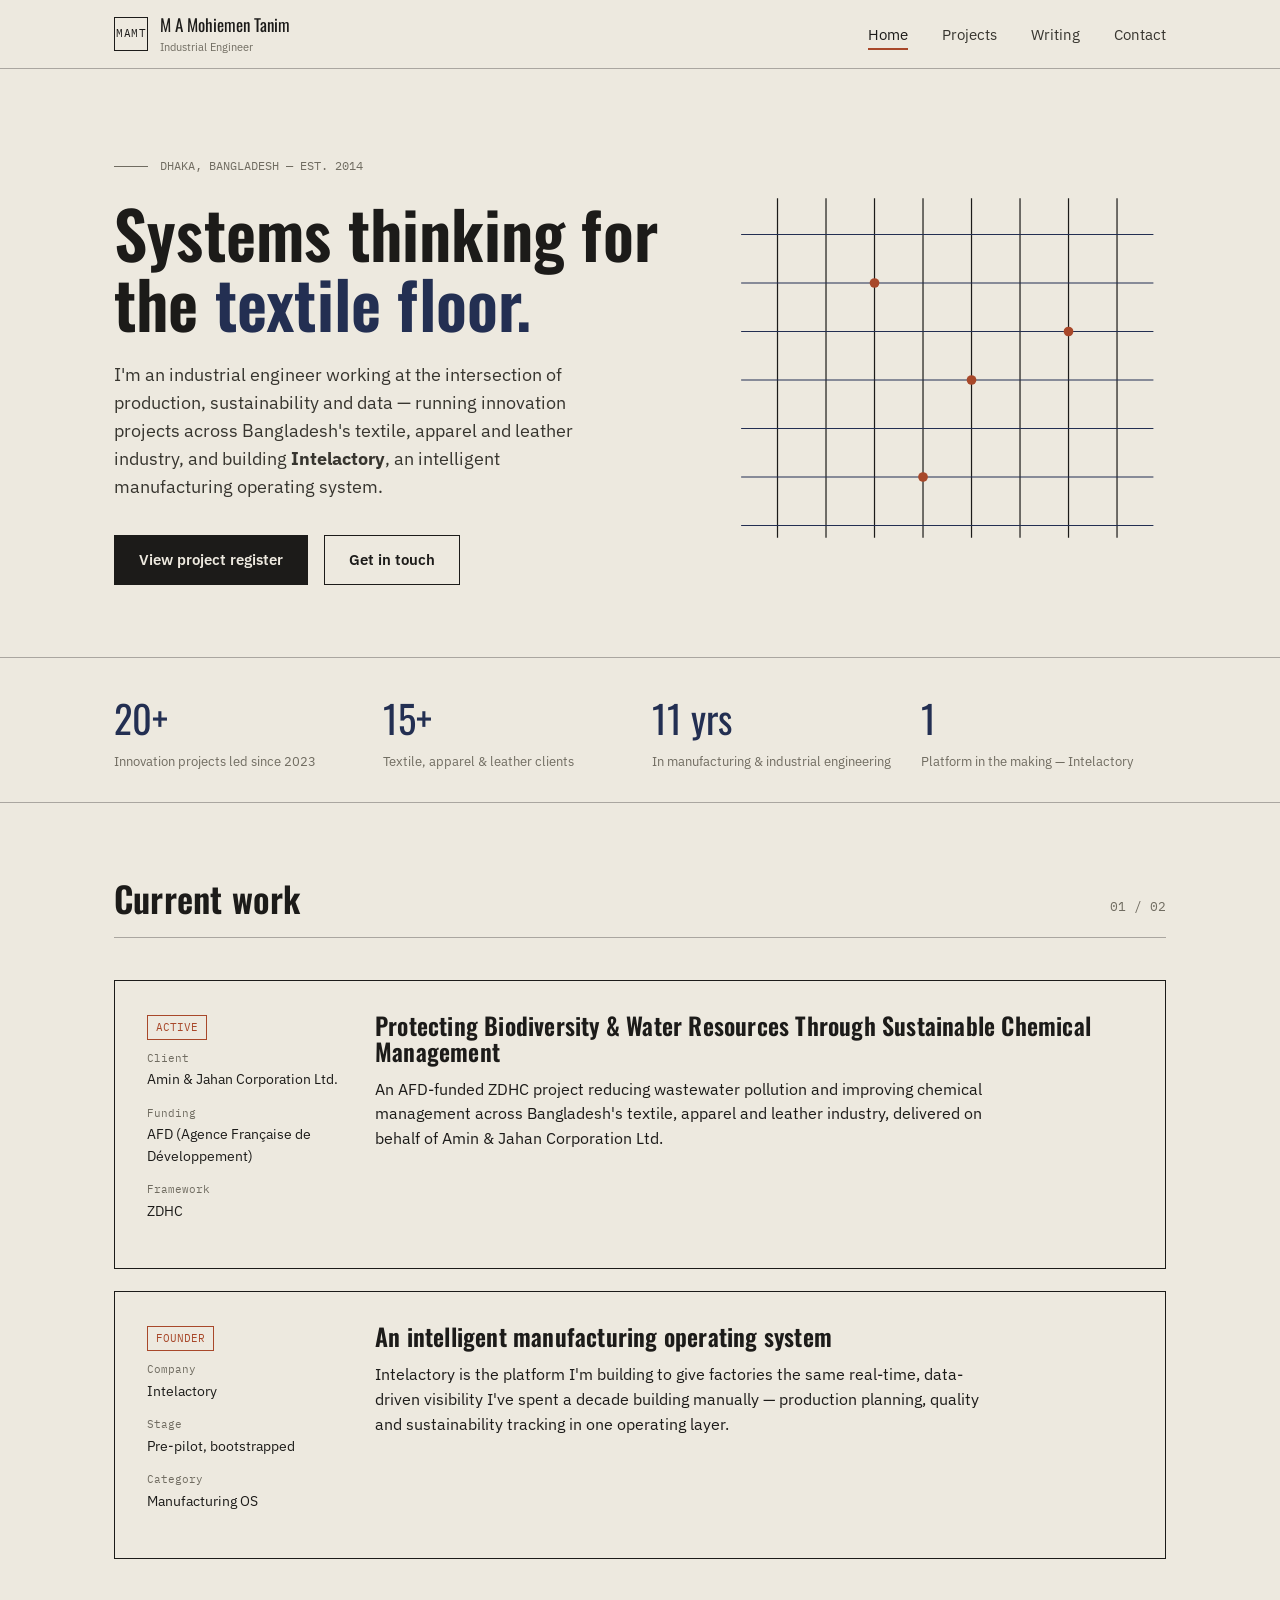
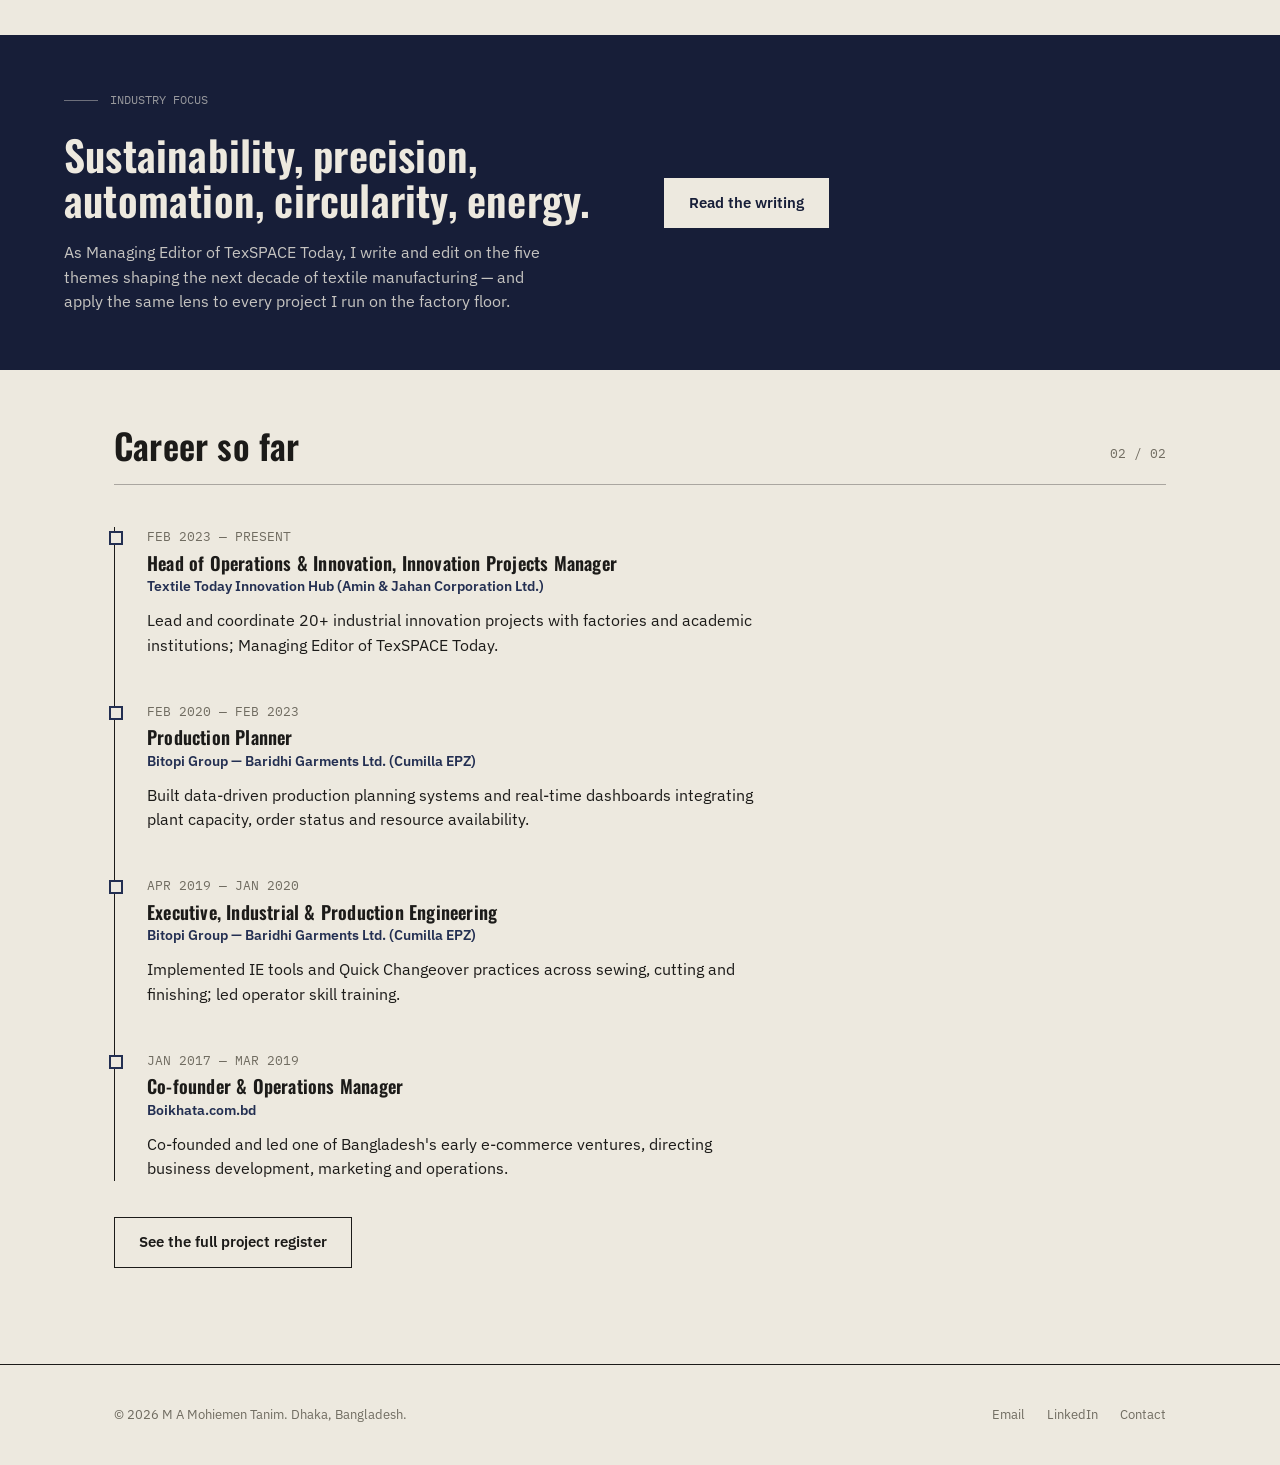
==== index.html @ ee41e8d6 "Add personal portfolio site (home, projects, writing, contact)" ====
<!DOCTYPE html>
<html lang="en">
<head>
<meta charset="UTF-8">
<meta name="viewport" content="width=device-width, initial-scale=1.0">
<title>M A Mohiemen Tanim — Industrial Engineer &amp; Innovation Consultant</title>
<meta name="description" content="Industrial engineer and sustainability consultant working across Bangladesh's textile, apparel and leather industry. Founder of Intelactory.">
<link rel="stylesheet" href="css/style.css">
</head>
<body>

<nav class="site-nav">
  <div class="wrap">
    <a href="index.html" class="mark">
      <span class="stamp">MAMT</span>
      <span>M A Mohiemen Tanim<small>Industrial Engineer</small></span>
    </a>
    <button class="nav-toggle" aria-label="Toggle menu" aria-expanded="false">
      <span></span><span></span><span></span>
    </button>
    <ul class="nav-links">
      <li><a href="index.html">Home</a></li>
      <li><a href="projects.html">Projects</a></li>
      <li><a href="blog.html">Writing</a></li>
      <li><a href="contact.html">Contact</a></li>
    </ul>
  </div>
</nav>

<header class="hero">
  <div class="wrap hero-grid">
    <div class="reveal">
      <div class="eyebrow-line"><span class="tick"></span> DHAKA, BANGLADESH — EST. 2014</div>
      <h1>Systems thinking for the <em>textile floor.</em></h1>
      <p class="hero-lede">I'm an industrial engineer working at the intersection of production, sustainability and data — running innovation projects across Bangladesh's textile, apparel and leather industry, and building <strong>Intelactory</strong>, an intelligent manufacturing operating system.</p>
      <div class="hero-actions">
        <a href="projects.html" class="btn primary">View project register</a>
        <a href="contact.html" class="btn">Get in touch</a>
      </div>
    </div>
    <div class="reveal" aria-hidden="true">
      <svg class="loom" viewBox="0 0 360 300" xmlns="http://www.w3.org/2000/svg">
        <!-- warp -->
        <line x1="40" y1="10" x2="40" y2="290"/><line x1="80" y1="10" x2="80" y2="290"/>
        <line x1="120" y1="10" x2="120" y2="290"/><line x1="160" y1="10" x2="160" y2="290"/>
        <line x1="200" y1="10" x2="200" y2="290"/><line x1="240" y1="10" x2="240" y2="290"/>
        <line x1="280" y1="10" x2="280" y2="290"/><line x1="320" y1="10" x2="320" y2="290"/>
        <!-- weft -->
        <line class="weft" x1="10" y1="40" x2="350" y2="40"/><line class="weft" x1="10" y1="80" x2="350" y2="80"/>
        <line class="weft" x1="10" y1="120" x2="350" y2="120"/><line class="weft" x1="10" y1="160" x2="350" y2="160"/>
        <line class="weft" x1="10" y1="200" x2="350" y2="200"/><line class="weft" x1="10" y1="240" x2="350" y2="240"/>
        <line class="weft" x1="10" y1="280" x2="350" y2="280"/>
        <!-- knots marking project nodes -->
        <circle class="knot" cx="120" cy="80" r="4"/>
        <circle class="knot" cx="200" cy="160" r="4"/>
        <circle class="knot" cx="280" cy="120" r="4"/>
        <circle class="knot" cx="160" cy="240" r="4"/>
      </svg>
    </div>
  </div>
</header>

<div class="stat-strip">
  <div class="wrap stat-row">
    <div><div class="stat-num">20+</div><div class="stat-label">Innovation projects led since 2023</div></div>
    <div><div class="stat-num">15+</div><div class="stat-label">Textile, apparel &amp; leather clients</div></div>
    <div><div class="stat-num">11 yrs</div><div class="stat-label">In manufacturing &amp; industrial engineering</div></div>
    <div><div class="stat-num">1</div><div class="stat-label">Platform in the making — Intelactory</div></div>
  </div>
</div>

<section>
  <div class="wrap">
    <div class="section-head">
      <h2>Current work</h2>
      <span class="section-num">01 / 02</span>
    </div>

    <div class="work-panel">
      <div>
        <div class="work-tag">ACTIVE</div>
        <div class="work-meta-label">Client</div>
        <div class="work-meta-val">Amin &amp; Jahan Corporation Ltd.</div>
        <div class="work-meta-label">Funding</div>
        <div class="work-meta-val">AFD (Agence Française de Développement)</div>
        <div class="work-meta-label">Framework</div>
        <div class="work-meta-val">ZDHC</div>
      </div>
      <div>
        <h3>Protecting Biodiversity &amp; Water Resources Through Sustainable Chemical Management</h3>
        <p>An AFD-funded ZDHC project reducing wastewater pollution and improving chemical management across Bangladesh's textile, apparel and leather industry, delivered on behalf of Amin &amp; Jahan Corporation Ltd.</p>
      </div>
    </div>

    <div class="work-panel">
      <div>
        <div class="work-tag">FOUNDER</div>
        <div class="work-meta-label">Company</div>
        <div class="work-meta-val">Intelactory</div>
        <div class="work-meta-label">Stage</div>
        <div class="work-meta-val">Pre-pilot, bootstrapped</div>
        <div class="work-meta-label">Category</div>
        <div class="work-meta-val">Manufacturing OS</div>
      </div>
      <div>
        <h3>An intelligent manufacturing operating system</h3>
        <p>Intelactory is the platform I'm building to give factories the same real-time, data-driven visibility I've spent a decade building manually — production planning, quality and sustainability tracking in one operating layer.</p>
      </div>
    </div>
  </div>
</section>

<div class="venture">
  <div class="wrap">
    <div class="venture-inner">
      <div>
        <div class="eyebrow-line" style="color:rgba(237,233,223,0.6)"><span class="tick" style="background:rgba(237,233,223,0.4)"></span> INDUSTRY FOCUS</div>
        <h2>Sustainability, precision, automation, circularity, energy.</h2>
        <p>As Managing Editor of TexSPACE Today, I write and edit on the five themes shaping the next decade of textile manufacturing — and apply the same lens to every project I run on the factory floor.</p>
      </div>
      <div>
        <a href="blog.html" class="btn primary">Read the writing</a>
      </div>
    </div>
  </div>
</div>

<section class="tight">
  <div class="wrap">
    <div class="section-head">
      <h2>Career so far</h2>
      <span class="section-num">02 / 02</span>
    </div>
    <div class="timeline">
      <div class="tl-item">
        <div class="tl-period">FEB 2023 — PRESENT</div>
        <h3>Head of Operations &amp; Innovation, Innovation Projects Manager</h3>
        <div class="tl-org">Textile Today Innovation Hub (Amin &amp; Jahan Corporation Ltd.)</div>
        <p>Lead and coordinate 20+ industrial innovation projects with factories and academic institutions; Managing Editor of TexSPACE Today.</p>
      </div>
      <div class="tl-item">
        <div class="tl-period">FEB 2020 — FEB 2023</div>
        <h3>Production Planner</h3>
        <div class="tl-org">Bitopi Group — Baridhi Garments Ltd. (Cumilla EPZ)</div>
        <p>Built data-driven production planning systems and real-time dashboards integrating plant capacity, order status and resource availability.</p>
      </div>
      <div class="tl-item">
        <div class="tl-period">APR 2019 — JAN 2020</div>
        <h3>Executive, Industrial &amp; Production Engineering</h3>
        <div class="tl-org">Bitopi Group — Baridhi Garments Ltd. (Cumilla EPZ)</div>
        <p>Implemented IE tools and Quick Changeover practices across sewing, cutting and finishing; led operator skill training.</p>
      </div>
      <div class="tl-item">
        <div class="tl-period">JAN 2017 — MAR 2019</div>
        <h3>Co-founder &amp; Operations Manager</h3>
        <div class="tl-org">Boikhata.com.bd</div>
        <p>Co-founded and led one of Bangladesh's early e-commerce ventures, directing business development, marketing and operations.</p>
      </div>
    </div>
    <div style="margin-top:36px;">
      <a href="projects.html" class="btn">See the full project register</a>
    </div>
  </div>
</section>

<footer>
  <div class="wrap footer-row">
    <span>© 2026 M A Mohiemen Tanim. Dhaka, Bangladesh.</span>
    <ul class="footer-links">
      <li><a href="mailto:tanim@textiletoday.com.bd">Email</a></li>
      <li><a href="https://www.linkedin.com/in/mohiemen/" target="_blank" rel="noopener">LinkedIn</a></li>
      <li><a href="contact.html">Contact</a></li>
    </ul>
  </div>
</footer>

<script src="js/main.js"></script>
</body>
</html>
---- css/style.css ----
/* ============================================================
   M A Mohiemen Tanim — personal site
   Design concept: engineering title-block / spec-sheet system.
   Palette pulls from raw material + process: indigo dye, oxidised
   steel, brass fittings, undyed cotton, graphite ink.
   ============================================================ */

@import url('https://fonts.googleapis.com/css2?family=Oswald:wght@400;500;600;700&family=IBM+Plex+Sans:wght@400;500;600&family=IBM+Plex+Mono:wght@400;500&display=swap');

:root{
  --cotton: #EDE9DF;
  --cotton-dim: #E2DDCF;
  --ink: #1C1B19;
  --ink-soft: #37352F;
  --indigo: #232F52;
  --indigo-deep: #171E38;
  --rust: #A8482A;
  --brass: #8C6B32;
  --steel: #706C61;
  --line: rgba(28,27,25,0.16);
  --line-strong: rgba(28,27,25,0.32);

  --display: 'Oswald', 'Arial Narrow', sans-serif;
  --body: 'IBM Plex Sans', -apple-system, sans-serif;
  --mono: 'IBM Plex Mono', 'Courier New', monospace;

  --max: 1180px;
  --gutter: clamp(20px, 5vw, 64px);
}

*{ box-sizing: border-box; }
html{ scroll-behavior: smooth; }

@media (prefers-reduced-motion: reduce){
  html{ scroll-behavior: auto; }
  *{ animation-duration: 0.001ms !important; animation-iteration-count: 1 !important; transition-duration: 0.001ms !important; }
}

body{
  margin:0;
  background: var(--cotton);
  color: var(--ink);
  font-family: var(--body);
  font-size: 16px;
  line-height: 1.55;
  -webkit-font-smoothing: antialiased;
}

img{ max-width:100%; display:block; }
a{ color: inherit; }

h1,h2,h3,h4{
  font-family: var(--display);
  font-weight: 600;
  margin: 0;
  line-height: 1.08;
  letter-spacing: 0.2px;
}

p{ margin: 0 0 1em; max-width: 62ch; }
p:last-child{ margin-bottom: 0; }

.wrap{
  max-width: var(--max);
  margin: 0 auto;
  padding-left: var(--gutter);
  padding-right: var(--gutter);
}

/* ---------- texture: fine grid background, like drafting paper ---------- */
.grid-tex{
  background-image:
    linear-gradient(var(--line) 1px, transparent 1px),
    linear-gradient(90deg, var(--line) 1px, transparent 1px);
  background-size: 40px 40px;
  opacity: 0.35;
}

/* ---------- nav ---------- */
.site-nav{
  position: sticky; top:0; z-index: 50;
  background: var(--cotton);
  border-bottom: 1px solid var(--line-strong);
}
.site-nav .wrap{
  display:flex; align-items:center; justify-content:space-between;
  height: 68px;
}
.mark{
  display:flex; align-items:center; gap:12px;
  font-family: var(--display);
  font-size: 17px;
  text-decoration:none;
  color: var(--ink);
}
.mark .stamp{
  width: 34px; height: 34px;
  border: 1.5px solid var(--ink);
  display:flex; align-items:center; justify-content:center;
  font-size: 11px; font-family: var(--mono);
  letter-spacing: 0.5px;
  flex-shrink:0;
}
.mark small{
  display:block; font-family: var(--body); font-weight: 400;
  font-size: 11px; color: var(--steel); margin-top:1px;
}
.nav-links{
  display:flex; gap: clamp(16px,3vw,34px);
  list-style:none; margin:0; padding:0;
}
.nav-links li + li{ margin-left: clamp(16px,3vw,34px); }
@supports (gap: 1px){ .nav-links li + li{ margin-left: 0; } }
.nav-links a{
  text-decoration:none;
  font-size: 14.5px;
  padding-bottom: 4px;
  border-bottom: 2px solid transparent;
  color: var(--ink-soft);
}
.nav-links a:hover{ color: var(--ink); }
.nav-links a.active{
  color: var(--ink);
  border-bottom-color: var(--rust);
}
.nav-toggle{ display:none; }

@media (max-width: 720px){
  .nav-links{
    position: fixed; inset: 68px 0 auto 0;
    background: var(--cotton);
    border-bottom: 1px solid var(--line-strong);
    flex-direction: column; gap:0;
    max-height: 0; overflow:hidden;
    transition: max-height 0.25s ease;
  }
  .nav-links.open{ max-height: 320px; }
  .nav-links li{ border-top: 1px solid var(--line); }
  .nav-links a{ display:block; padding: 16px var(--gutter); border-bottom:none; }
  .nav-links a.active{ background: var(--cotton-dim); border-bottom:none; }
  .nav-toggle{
    display:flex; flex-direction:column; gap:5px;
    width: 30px; height:22px; justify-content:center;
    background:none; border:none; cursor:pointer; padding:0;
  }
  .nav-toggle span{ display:block; height:2px; background:var(--ink); }
}

/* ---------- title block (engineering drawing header) ---------- */
.titleblock{
  border-top: 1.5px solid var(--ink);
  border-bottom: 1.5px solid var(--ink);
  margin: 0 0 56px;
}
.titleblock-row{
  display:grid;
  grid-template-columns: repeat(4, 1fr);
}
.titleblock-cell{
  padding: 14px var(--gutter) 14px 0;
  border-left: 1px solid var(--line-strong);
}
.titleblock-cell:first-child{ border-left:none; padding-left:0; }
.titleblock .wrap > .titleblock-row{ padding-left: var(--gutter); padding-right: var(--gutter); }
.titleblock-label{
  font-family: var(--mono);
  font-size: 10.5px;
  color: var(--steel);
  letter-spacing: 0.06em;
  margin-bottom: 4px;
}
.titleblock-value{ font-size: 14.5px; font-weight: 500; }

@media (max-width: 720px){
  .titleblock-row{ grid-template-columns: repeat(2,1fr); }
  .titleblock-cell:nth-child(3){ border-left:none; }
}

/* ---------- hero ---------- */
.hero{ padding: 88px 0 72px; position:relative; overflow:hidden; }
.hero-grid{
  display:grid; grid-template-columns: 1.3fr 1fr; gap: 48px; align-items:center;
}
.eyebrow-line{
  display:flex; align-items:center; gap:12px; margin-bottom: 22px;
  font-family: var(--mono); font-size: 12px; color: var(--steel);
}
.eyebrow-line .tick{ width: 34px; height:1px; background: var(--steel); }
.hero h1{
  font-size: clamp(2.4rem, 5.4vw, 4.1rem);
  color: var(--ink);
}
.hero h1 em{
  font-style: normal;
  color: var(--indigo);
}
.hero-lede{
  margin-top: 22px;
  font-size: 18px;
  color: var(--ink-soft);
  max-width: 46ch;
}
.hero-actions{ margin-top: 34px; display:flex; gap:16px; flex-wrap:wrap; }

.btn{
  display:inline-block;
  font-family: var(--body); font-weight:600; font-size: 14.5px;
  padding: 13px 24px;
  text-decoration:none;
  border: 1.5px solid var(--ink);
  color: var(--ink);
  transition: background 0.15s ease, color 0.15s ease;
}
.btn.primary{ background: var(--ink); color: var(--cotton); }
.btn.primary:hover{ background: var(--indigo-deep); border-color: var(--indigo-deep); }
.btn:not(.primary):hover{ background: var(--ink); color: var(--cotton); }
.btn.rust{ border-color: var(--rust); color: var(--rust); }
.btn.rust:hover{ background: var(--rust); color: var(--cotton); }

/* loom motif svg */
.loom{ width:100%; height:auto; }
.loom line{ stroke: var(--ink); stroke-width: 1; }
.loom .weft{ stroke: var(--indigo); }
.loom .knot{ fill: var(--rust); }

/* ---------- stat strip ---------- */
.stat-strip{
  border-top: 1px solid var(--line-strong);
  border-bottom: 1px solid var(--line-strong);
  padding: 30px 0;
}
.stat-row{
  display:grid; grid-template-columns: repeat(4,1fr); gap: 24px;
}
.stat-num{
  font-family: var(--display); font-size: clamp(1.8rem,3vw,2.4rem);
  color: var(--indigo);
}
.stat-label{ font-size: 13px; color: var(--steel); margin-top:4px; }
@media (max-width:720px){ .stat-row{ grid-template-columns: repeat(2,1fr); row-gap: 26px; } }

/* ---------- sections ---------- */
section{ padding: 76px 0; }
section.tight{ padding: 56px 0; }
.section-head{
  display:flex; justify-content:space-between; align-items:flex-end;
  gap: 24px; margin-bottom: 42px; flex-wrap:wrap;
  border-bottom: 1px solid var(--line-strong);
  padding-bottom: 20px;
}
.section-head h2{ font-size: clamp(1.6rem,3vw,2.2rem); }
.section-num{ font-family: var(--mono); color: var(--steel); font-size: 13px; }

.divider{ height:1px; background: var(--line-strong); margin: 0 0 40px; }

/* ---------- current work cards ---------- */
.work-panel{
  border: 1.5px solid var(--ink);
  padding: 32px;
  display:grid; grid-template-columns: 200px 1fr; gap: 28px;
}
.work-panel + .work-panel{ margin-top: 22px; }
.work-tag{
  font-family: var(--mono); font-size: 11px; color: var(--rust);
  border: 1px solid var(--rust); display:inline-block;
  padding: 3px 8px; margin-bottom: 10px;
}
.work-meta-label{ font-family: var(--mono); font-size: 10.5px; color: var(--steel); margin-bottom:3px; }
.work-meta-val{ font-size: 14px; margin-bottom: 14px; }
.work-panel h3{ font-size: 1.5rem; margin-bottom: 12px; }
@media (max-width: 780px){ .work-panel{ grid-template-columns: 1fr; } }

/* ---------- timeline ---------- */
.timeline{ border-left: 1.5px solid var(--ink); padding-left: 32px; }
.tl-item{ position:relative; padding-bottom: 44px; }
.tl-item:last-child{ padding-bottom:0; }
.tl-item::before{
  content:''; position:absolute; left:-38px; top:4px;
  width:10px; height:10px; background: var(--cotton);
  border: 2px solid var(--indigo);
}
.tl-period{ font-family: var(--mono); font-size: 12.5px; color: var(--steel); margin-bottom:6px; }
.tl-item h3{ font-size: 1.15rem; margin-bottom: 4px; }
.tl-org{ font-size: 14px; color: var(--indigo); margin-bottom: 10px; font-weight: 600;}

/* ---------- project register (table-like list) ---------- */
.register{ border-top: 1px solid var(--line-strong); }
.reg-row{
  display:grid; grid-template-columns: 90px 1.5fr 2fr 1fr;
  gap: 20px;
  padding: 22px 0;
  border-bottom: 1px solid var(--line-strong);
  align-items:start;
}
.reg-row.head{
  font-family: var(--mono); font-size: 10.5px; color: var(--steel);
  padding: 0 0 12px;
  text-transform: none;
}
.reg-idx{ font-family: var(--mono); color: var(--rust); font-size: 14px; }
.reg-client{ font-weight: 600; font-size: 15px; }
.reg-desc{ font-size: 14.5px; color: var(--ink-soft); }
.reg-tag{ font-family: var(--mono); font-size: 11.5px; color: var(--steel); }
@media (max-width: 860px){
  .reg-row{ grid-template-columns: 1fr; gap:6px; }
  .reg-row.head{ display:none; }
  .reg-row{ padding: 20px 0; }
  .reg-idx{ display:inline-block; margin-right: 10px; }
}

/* ---------- filter chips ---------- */
.chip-row{ display:flex; flex-wrap:wrap; gap:10px; margin-bottom: 40px; }
.chip{
  font-family: var(--mono); font-size: 12px;
  border: 1px solid var(--line-strong);
  background: transparent;
  padding: 7px 14px;
  cursor:pointer; color: var(--ink-soft);
}
.chip.is-active{ border-color: var(--ink); background: var(--ink); color: var(--cotton); }

/* ---------- venture / intelactory panel ---------- */
.venture{
  background: var(--indigo-deep);
  color: var(--cotton);
  padding: 56px var(--gutter);
}
.venture .wrap{ padding:0; max-width:none; }
.venture-inner{ max-width: var(--max); margin:0 auto; display:grid; grid-template-columns: 1fr 1fr; gap: 48px; align-items:center; }
.venture h2{ color: var(--cotton); font-size: clamp(1.8rem,3.4vw,2.6rem); margin-bottom:18px; }
.venture p{ color: rgba(237,233,223,0.82); max-width: 48ch; }
.venture .btn.primary{ background: var(--cotton); color: var(--indigo-deep); border-color: var(--cotton); }
.venture .btn.primary:hover{ background: var(--rust); border-color: var(--rust); color: var(--cotton); }
@media (max-width: 780px){ .venture-inner{ grid-template-columns:1fr; } }

/* ---------- blog list ---------- */
.post-list{ display:flex; flex-direction:column; }
.post-row{
  display:grid; grid-template-columns: 140px 1fr; gap: 28px;
  padding: 30px 0; border-bottom: 1px solid var(--line-strong);
}
.post-row:first-child{ border-top: 1px solid var(--line-strong); }
.post-date{ font-family: var(--mono); font-size: 12.5px; color: var(--steel); }
.post-row h3{ font-size: 1.25rem; margin-bottom:8px; }
.post-row a.post-title{ text-decoration:none; }
.post-row a.post-title:hover{ color: var(--indigo); }
.post-excerpt{ color: var(--ink-soft); font-size: 14.5px; }
.post-cat{ display:inline-block; font-family: var(--mono); font-size: 11px; color: var(--rust); margin-top:10px; }
@media (max-width:640px){ .post-row{ grid-template-columns:1fr; gap:8px; } }

.notice{
  border: 1px dashed var(--line-strong);
  padding: 20px 24px;
  font-size: 14px;
  color: var(--steel);
  margin-top: 40px;
}

/* ---------- contact ---------- */
.contact-grid{ display:grid; grid-template-columns: 1fr 1.1fr; gap: 64px; }
.contact-field{ margin-bottom: 24px; }
.contact-field label{
  display:block; font-family: var(--mono); font-size: 11px;
  color: var(--steel); margin-bottom:8px; letter-spacing:0.04em;
}
.contact-field input, .contact-field textarea{
  width:100%; border:none; border-bottom: 1.5px solid var(--ink);
  background: transparent; font-family: var(--body); font-size: 15px;
  padding: 10px 2px; color: var(--ink);
}
.contact-field input:focus, .contact-field textarea:focus{
  outline: none; border-bottom-color: var(--rust);
}
.contact-field textarea{ resize: vertical; min-height: 110px; }
.contact-info-item{ margin-bottom: 30px; }
.contact-info-label{ font-family: var(--mono); font-size: 11px; color: var(--steel); margin-bottom:6px; }
.contact-info-val{ font-size: 17px; }
.contact-info-val a{ text-decoration:none; border-bottom: 1px solid var(--line-strong); }
.contact-info-val a:hover{ border-color: var(--ink); }
@media (max-width: 820px){ .contact-grid{ grid-template-columns:1fr; gap: 40px; } }

/* ---------- footer ---------- */
footer{
  border-top: 1.5px solid var(--ink);
  padding: 40px 0;
  margin-top: 40px;
}
.footer-row{
  display:flex; justify-content:space-between; align-items:center; gap:20px; flex-wrap:wrap;
  font-size: 13px; color: var(--steel);
}
.footer-links{ display:flex; gap:22px; list-style:none; padding:0; margin:0; }
.footer-links a{ text-decoration:none; color: var(--steel); }
.footer-links a:hover{ color: var(--ink); }

/* visible focus for accessibility */
a:focus-visible, button:focus-visible, input:focus-visible, textarea:focus-visible{
  outline: 2px solid var(--rust); outline-offset: 2px;
}

/* fade-in on load, single orchestrated pass (not per-card) */
.reveal{ opacity:0; transform: translateY(10px); animation: reveal 0.6s ease forwards; }
@keyframes reveal{ to{ opacity:1; transform:none; } }
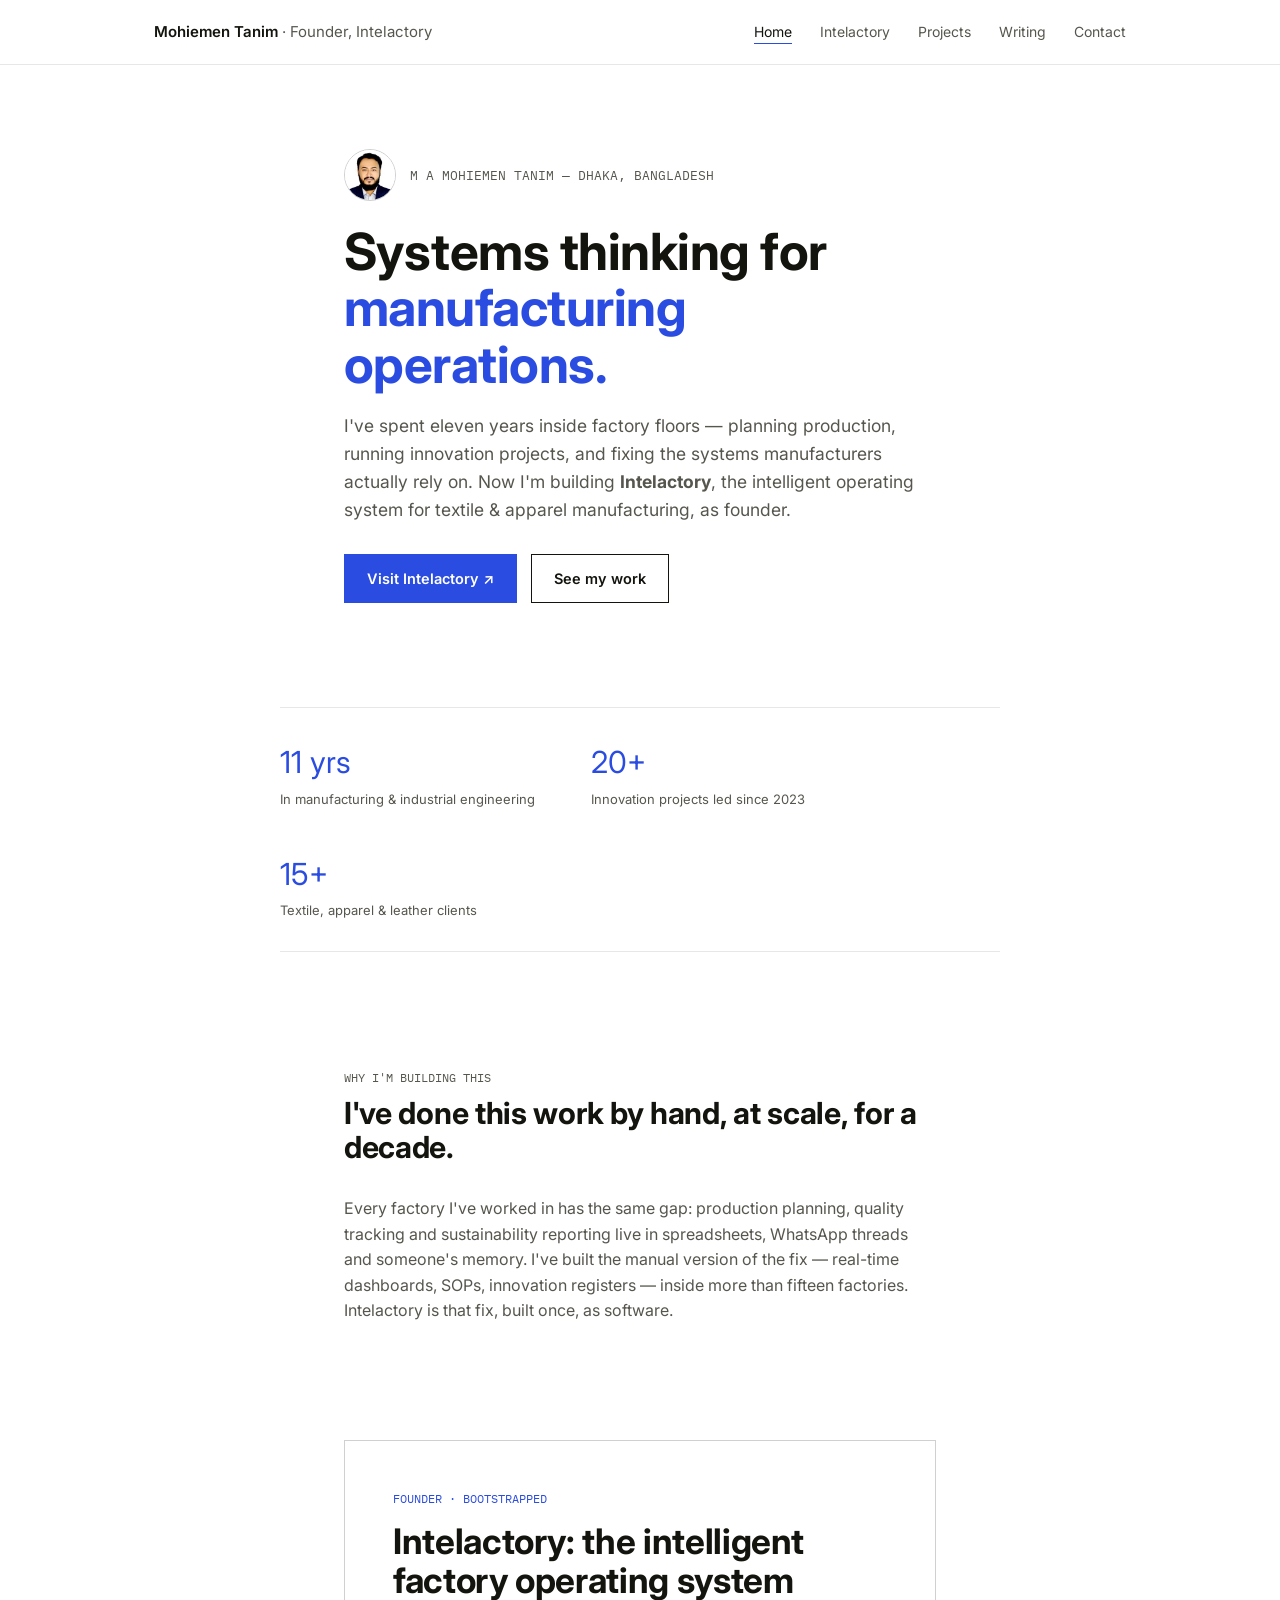
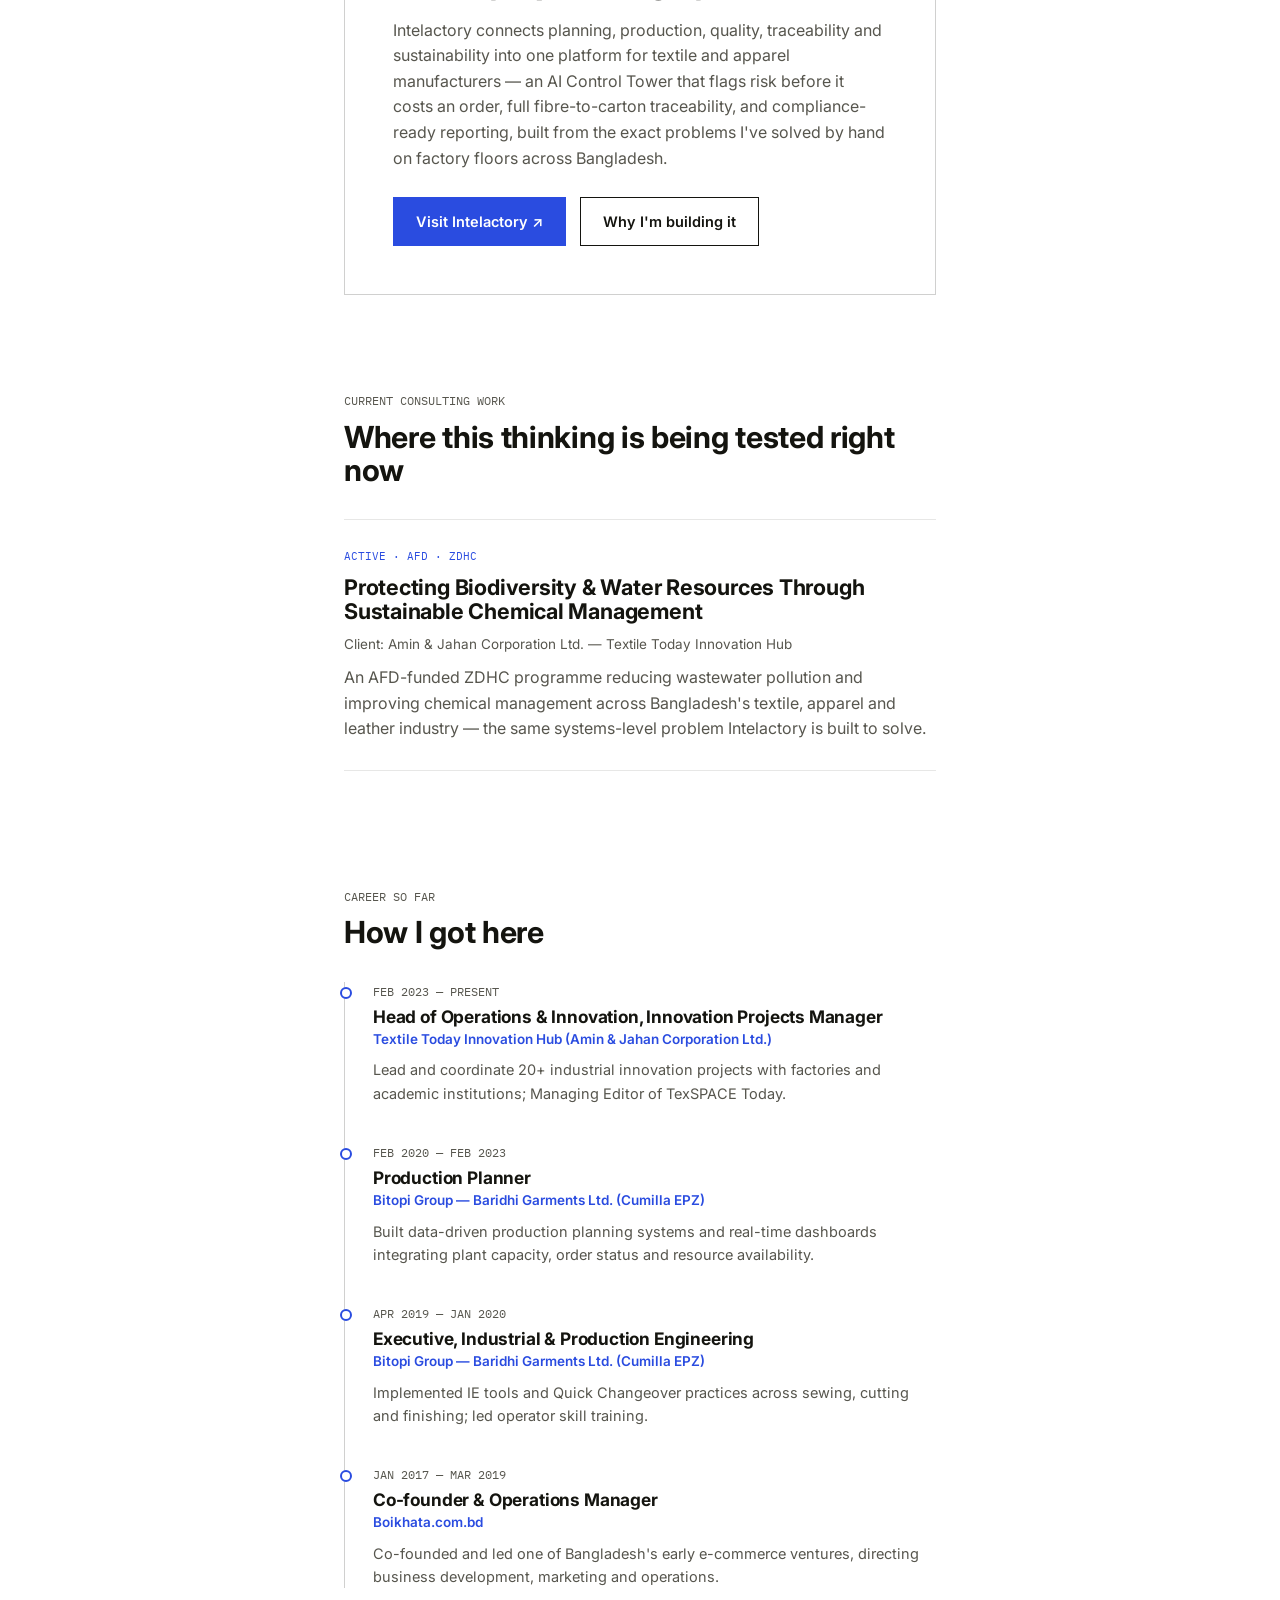
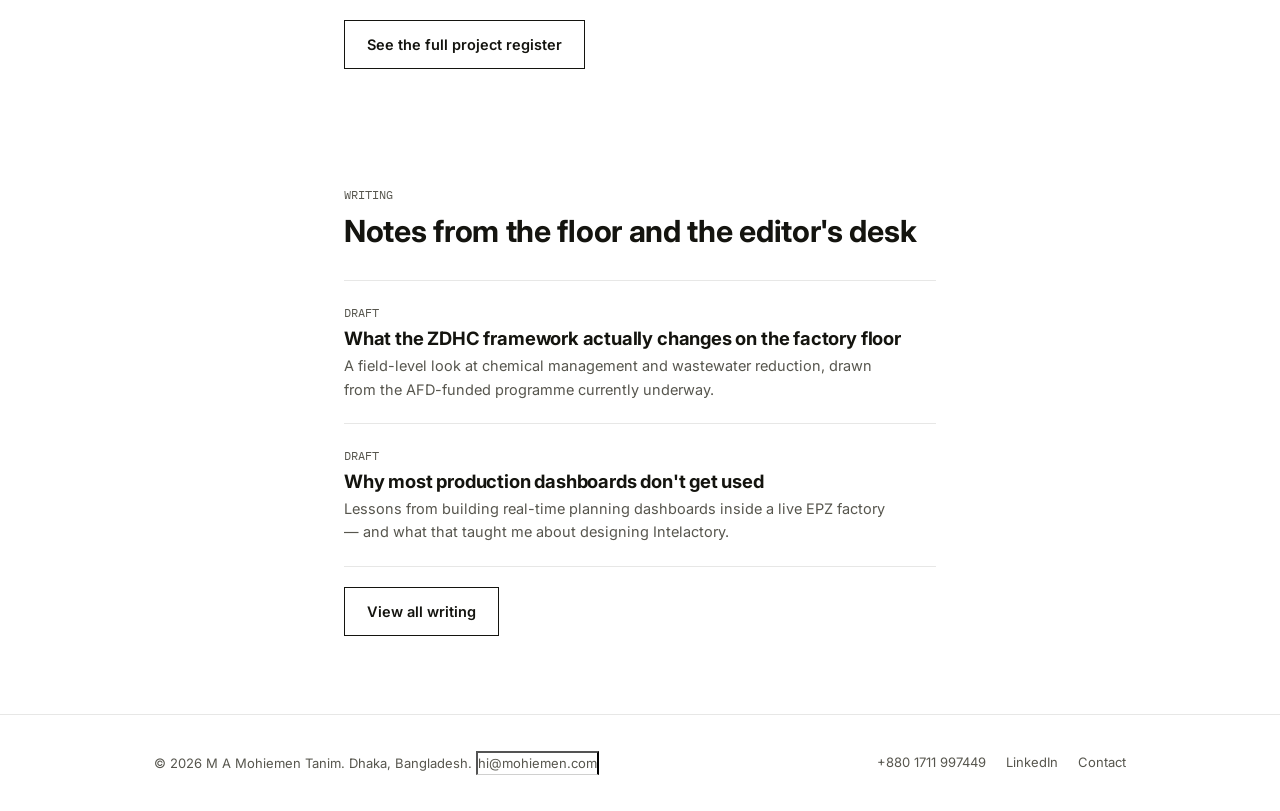
==== commit bc5a6f36: "Redesign: white/minimal theme, founder photo, Intelactory page, updated contact" ====
--- a/index.html
+++ b/index.html
@@ -3,23 +3,21 @@
 <head>
 <meta charset="UTF-8">
 <meta name="viewport" content="width=device-width, initial-scale=1.0">
-<title>M A Mohiemen Tanim — Industrial Engineer &amp; Innovation Consultant</title>
-<meta name="description" content="Industrial engineer and sustainability consultant working across Bangladesh's textile, apparel and leather industry. Founder of Intelactory.">
+<title>M A Mohiemen Tanim — Founder, Intelactory</title>
+<meta name="description" content="Industrial engineer and founder of Intelactory, an intelligent manufacturing operating system. Systems thinking for manufacturing operations.">
 <link rel="stylesheet" href="css/style.css">
 </head>
 <body>
 
 <nav class="site-nav">
   <div class="wrap">
-    <a href="index.html" class="mark">
-      <span class="stamp">MAMT</span>
-      <span>M A Mohiemen Tanim<small>Industrial Engineer</small></span>
-    </a>
+    <a href="index.html" class="mark">Mohiemen Tanim <span>· Founder, Intelactory</span></a>
     <button class="nav-toggle" aria-label="Toggle menu" aria-expanded="false">
       <span></span><span></span><span></span>
     </button>
     <ul class="nav-links">
       <li><a href="index.html">Home</a></li>
+      <li><a href="intelactory.html">Intelactory</a></li>
       <li><a href="projects.html">Projects</a></li>
       <li><a href="blog.html">Writing</a></li>
       <li><a href="contact.html">Contact</a></li>
@@ -28,108 +26,72 @@
 </nav>
 
 <header class="hero">
-  <div class="wrap hero-grid">
-    <div class="reveal">
-      <div class="eyebrow-line"><span class="tick"></span> DHAKA, BANGLADESH — EST. 2014</div>
-      <h1>Systems thinking for the <em>textile floor.</em></h1>
-      <p class="hero-lede">I'm an industrial engineer working at the intersection of production, sustainability and data — running innovation projects across Bangladesh's textile, apparel and leather industry, and building <strong>Intelactory</strong>, an intelligent manufacturing operating system.</p>
-      <div class="hero-actions">
-        <a href="projects.html" class="btn primary">View project register</a>
-        <a href="contact.html" class="btn">Get in touch</a>
-      </div>
+  <div class="wrap-read reveal">
+    <div class="hero-byline">
+      <img class="avatar" src="img/mohiemen-avatar.jpg" alt="Portrait of M A Mohiemen Tanim">
+      <div class="kicker" style="margin-bottom:0;">M A MOHIEMEN TANIM — DHAKA, BANGLADESH</div>
     </div>
-    <div class="reveal" aria-hidden="true">
-      <svg class="loom" viewBox="0 0 360 300" xmlns="http://www.w3.org/2000/svg">
-        <!-- warp -->
-        <line x1="40" y1="10" x2="40" y2="290"/><line x1="80" y1="10" x2="80" y2="290"/>
-        <line x1="120" y1="10" x2="120" y2="290"/><line x1="160" y1="10" x2="160" y2="290"/>
-        <line x1="200" y1="10" x2="200" y2="290"/><line x1="240" y1="10" x2="240" y2="290"/>
-        <line x1="280" y1="10" x2="280" y2="290"/><line x1="320" y1="10" x2="320" y2="290"/>
-        <!-- weft -->
-        <line class="weft" x1="10" y1="40" x2="350" y2="40"/><line class="weft" x1="10" y1="80" x2="350" y2="80"/>
-        <line class="weft" x1="10" y1="120" x2="350" y2="120"/><line class="weft" x1="10" y1="160" x2="350" y2="160"/>
-        <line class="weft" x1="10" y1="200" x2="350" y2="200"/><line class="weft" x1="10" y1="240" x2="350" y2="240"/>
-        <line class="weft" x1="10" y1="280" x2="350" y2="280"/>
-        <!-- knots marking project nodes -->
-        <circle class="knot" cx="120" cy="80" r="4"/>
-        <circle class="knot" cx="200" cy="160" r="4"/>
-        <circle class="knot" cx="280" cy="120" r="4"/>
-        <circle class="knot" cx="160" cy="240" r="4"/>
-      </svg>
+    <h1>Systems thinking for <span class="accent">manufacturing operations.</span></h1>
+    <p class="hero-lede">I've spent eleven years inside factory floors — planning production, running innovation projects, and fixing the systems manufacturers actually rely on. Now I'm building <strong>Intelactory</strong>, the intelligent operating system for textile &amp; apparel manufacturing, as founder.</p>
+    <div class="hero-actions">
+      <a href="https://intelactory.com" class="btn primary" target="_blank" rel="noopener">Visit Intelactory ↗</a>
+      <a href="projects.html" class="btn">See my work</a>
     </div>
   </div>
 </header>
 
-<div class="stat-strip">
-  <div class="wrap stat-row">
+<section class="tight">
+  <div class="wrap-read stat-row">
+    <div><div class="stat-num">11 yrs</div><div class="stat-label">In manufacturing &amp; industrial engineering</div></div>
     <div><div class="stat-num">20+</div><div class="stat-label">Innovation projects led since 2023</div></div>
     <div><div class="stat-num">15+</div><div class="stat-label">Textile, apparel &amp; leather clients</div></div>
-    <div><div class="stat-num">11 yrs</div><div class="stat-label">In manufacturing &amp; industrial engineering</div></div>
-    <div><div class="stat-num">1</div><div class="stat-label">Platform in the making — Intelactory</div></div>
   </div>
-</div>
+</section>
 
 <section>
-  <div class="wrap">
+  <div class="wrap-read">
     <div class="section-head">
-      <h2>Current work</h2>
-      <span class="section-num">01 / 02</span>
+      <div class="kicker">WHY I'M BUILDING THIS</div>
+      <h2>I've done this work by hand, at scale, for a decade.</h2>
     </div>
+    <p style="color:var(--ink-soft); font-size:16px;">Every factory I've worked in has the same gap: production planning, quality tracking and sustainability reporting live in spreadsheets, WhatsApp threads and someone's memory. I've built the manual version of the fix — real-time dashboards, SOPs, innovation registers — inside more than fifteen factories. Intelactory is that fix, built once, as software.</p>
+  </div>
+</section>
 
-    <div class="work-panel">
-      <div>
-        <div class="work-tag">ACTIVE</div>
-        <div class="work-meta-label">Client</div>
-        <div class="work-meta-val">Amin &amp; Jahan Corporation Ltd.</div>
-        <div class="work-meta-label">Funding</div>
-        <div class="work-meta-val">AFD (Agence Française de Développement)</div>
-        <div class="work-meta-label">Framework</div>
-        <div class="work-meta-val">ZDHC</div>
-      </div>
-      <div>
-        <h3>Protecting Biodiversity &amp; Water Resources Through Sustainable Chemical Management</h3>
-        <p>An AFD-funded ZDHC project reducing wastewater pollution and improving chemical management across Bangladesh's textile, apparel and leather industry, delivered on behalf of Amin &amp; Jahan Corporation Ltd.</p>
-      </div>
-    </div>
-
-    <div class="work-panel">
-      <div>
-        <div class="work-tag">FOUNDER</div>
-        <div class="work-meta-label">Company</div>
-        <div class="work-meta-val">Intelactory</div>
-        <div class="work-meta-label">Stage</div>
-        <div class="work-meta-val">Pre-pilot, bootstrapped</div>
-        <div class="work-meta-label">Category</div>
-        <div class="work-meta-val">Manufacturing OS</div>
-      </div>
-      <div>
-        <h3>An intelligent manufacturing operating system</h3>
-        <p>Intelactory is the platform I'm building to give factories the same real-time, data-driven visibility I've spent a decade building manually — production planning, quality and sustainability tracking in one operating layer.</p>
+<section class="tight">
+  <div class="wrap-read">
+    <div class="spotlight">
+      <div class="kicker">FOUNDER · BOOTSTRAPPED</div>
+      <h2>Intelactory: the intelligent factory operating system</h2>
+      <p>Intelactory connects planning, production, quality, traceability and sustainability into one platform for textile and apparel manufacturers — an AI Control Tower that flags risk before it costs an order, full fibre-to-carton traceability, and compliance-ready reporting, built from the exact problems I've solved by hand on factory floors across Bangladesh.</p>
+      <div class="spotlight-actions">
+        <a href="https://intelactory.com" class="btn primary" target="_blank" rel="noopener">Visit Intelactory ↗</a>
+        <a href="intelactory.html" class="btn">Why I'm building it</a>
       </div>
     </div>
   </div>
 </section>
 
-<div class="venture">
-  <div class="wrap">
-    <div class="venture-inner">
-      <div>
-        <div class="eyebrow-line" style="color:rgba(237,233,223,0.6)"><span class="tick" style="background:rgba(237,233,223,0.4)"></span> INDUSTRY FOCUS</div>
-        <h2>Sustainability, precision, automation, circularity, energy.</h2>
-        <p>As Managing Editor of TexSPACE Today, I write and edit on the five themes shaping the next decade of textile manufacturing — and apply the same lens to every project I run on the factory floor.</p>
-      </div>
-      <div>
-        <a href="blog.html" class="btn primary">Read the writing</a>
-      </div>
+<section class="tight">
+  <div class="wrap-read">
+    <div class="section-head">
+      <div class="kicker">CURRENT CONSULTING WORK</div>
+      <h2>Where this thinking is being tested right now</h2>
+    </div>
+    <div class="feature">
+      <div class="feature-tag">ACTIVE · AFD · ZDHC</div>
+      <h3>Protecting Biodiversity &amp; Water Resources Through Sustainable Chemical Management</h3>
+      <div class="meta">Client: Amin &amp; Jahan Corporation Ltd. — Textile Today Innovation Hub</div>
+      <p>An AFD-funded ZDHC programme reducing wastewater pollution and improving chemical management across Bangladesh's textile, apparel and leather industry — the same systems-level problem Intelactory is built to solve.</p>
     </div>
   </div>
-</div>
+</section>
 
-<section class="tight">
-  <div class="wrap">
+<section>
+  <div class="wrap-read">
     <div class="section-head">
-      <h2>Career so far</h2>
-      <span class="section-num">02 / 02</span>
+      <div class="kicker">CAREER SO FAR</div>
+      <h2>How I got here</h2>
     </div>
     <div class="timeline">
       <div class="tl-item">
@@ -157,17 +119,41 @@
         <p>Co-founded and led one of Bangladesh's early e-commerce ventures, directing business development, marketing and operations.</p>
       </div>
     </div>
-    <div style="margin-top:36px;">
+    <div style="margin-top:32px;">
       <a href="projects.html" class="btn">See the full project register</a>
+    </div>
+  </div>
+</section>
+
+<section class="tight">
+  <div class="wrap-read">
+    <div class="section-head">
+      <div class="kicker">WRITING</div>
+      <h2>Notes from the floor and the editor's desk</h2>
+    </div>
+    <div class="post-list">
+      <div class="post-row">
+        <div class="post-date">DRAFT</div>
+        <a class="post-title" href="blog.html"><h3>What the ZDHC framework actually changes on the factory floor</h3></a>
+        <p class="post-excerpt">A field-level look at chemical management and wastewater reduction, drawn from the AFD-funded programme currently underway.</p>
+      </div>
+      <div class="post-row">
+        <div class="post-date">DRAFT</div>
+        <a class="post-title" href="blog.html"><h3>Why most production dashboards don't get used</h3></a>
+        <p class="post-excerpt">Lessons from building real-time planning dashboards inside a live EPZ factory — and what that taught me about designing Intelactory.</p>
+      </div>
+    </div>
+    <div style="margin-top:20px;">
+      <a href="blog.html" class="btn">View all writing</a>
     </div>
   </div>
 </section>
 
 <footer>
   <div class="wrap footer-row">
-    <span>© 2026 M A Mohiemen Tanim. Dhaka, Bangladesh.</span>
+    <span>© 2026 M A Mohiemen Tanim. Dhaka, Bangladesh. <button class="copy-email" data-email="hi@mohiemen.com">hi@mohiemen.com</button><span class="copy-feedback">Copied</span></span>
     <ul class="footer-links">
-      <li><a href="mailto:tanim@textiletoday.com.bd">Email</a></li>
+      <li><a href="tel:+8801711997449">+880 1711 997449</a></li>
       <li><a href="https://www.linkedin.com/in/mohiemen/" target="_blank" rel="noopener">LinkedIn</a></li>
       <li><a href="contact.html">Contact</a></li>
     </ul>
--- a/css/style.css
+++ b/css/style.css
@@ -1,30 +1,27 @@
 /* ============================================================
    M A Mohiemen Tanim — personal site
-   Design concept: engineering title-block / spec-sheet system.
-   Palette pulls from raw material + process: indigo dye, oxidised
-   steel, brass fittings, undyed cotton, graphite ink.
+   v2: simplified, white background, single accent (indigo).
+   Core theme: systems thinking for manufacturing operations.
    ============================================================ */
 
-@import url('https://fonts.googleapis.com/css2?family=Oswald:wght@400;500;600;700&family=IBM+Plex+Sans:wght@400;500;600&family=IBM+Plex+Mono:wght@400;500&display=swap');
+@import url('https://fonts.googleapis.com/css2?family=Inter:wght@400;500;600;700;800&family=IBM+Plex+Mono:wght@400;500&display=swap');
 
 :root{
-  --cotton: #EDE9DF;
-  --cotton-dim: #E2DDCF;
-  --ink: #1C1B19;
-  --ink-soft: #37352F;
-  --indigo: #232F52;
-  --indigo-deep: #171E38;
-  --rust: #A8482A;
-  --brass: #8C6B32;
-  --steel: #706C61;
-  --line: rgba(28,27,25,0.16);
-  --line-strong: rgba(28,27,25,0.32);
-
-  --display: 'Oswald', 'Arial Narrow', sans-serif;
-  --body: 'IBM Plex Sans', -apple-system, sans-serif;
+  --white: #FFFFFF;
+  --ink: #14140F;
+  --ink-soft: #57564E;
+  --indigo: #2A4CE0;
+  --indigo-soft: #5570EA;
+  --indigo-deep: #1B34A8;
+  --line: rgba(20,20,15,0.10);
+  --line-strong: rgba(20,20,15,0.20);
+
+  --display: 'Inter', -apple-system, sans-serif;
+  --body: 'Inter', -apple-system, sans-serif;
   --mono: 'IBM Plex Mono', 'Courier New', monospace;
 
-  --max: 1180px;
+  --max: 1100px;
+  --read: 720px;
   --gutter: clamp(20px, 5vw, 64px);
 }
 
@@ -38,11 +35,11 @@
 
 body{
   margin:0;
-  background: var(--cotton);
+  background: var(--white);
   color: var(--ink);
   font-family: var(--body);
   font-size: 16px;
-  line-height: 1.55;
+  line-height: 1.6;
   -webkit-font-smoothing: antialiased;
 }
 
@@ -51,10 +48,10 @@
 
 h1,h2,h3,h4{
   font-family: var(--display);
-  font-weight: 600;
+  font-weight: 700;
   margin: 0;
-  line-height: 1.08;
-  letter-spacing: 0.2px;
+  line-height: 1.1;
+  letter-spacing: -0.01em;
 }
 
 p{ margin: 0 0 1em; max-width: 62ch; }
@@ -66,338 +63,267 @@
   padding-left: var(--gutter);
   padding-right: var(--gutter);
 }
-
-/* ---------- texture: fine grid background, like drafting paper ---------- */
-.grid-tex{
-  background-image:
-    linear-gradient(var(--line) 1px, transparent 1px),
-    linear-gradient(90deg, var(--line) 1px, transparent 1px);
-  background-size: 40px 40px;
-  opacity: 0.35;
+.wrap-read{
+  max-width: var(--read);
+  margin: 0 auto;
+  padding-left: var(--gutter);
+  padding-right: var(--gutter);
 }
 
 /* ---------- nav ---------- */
 .site-nav{
   position: sticky; top:0; z-index: 50;
-  background: var(--cotton);
-  border-bottom: 1px solid var(--line-strong);
+  background: rgba(255,255,255,0.92);
+  backdrop-filter: saturate(140%) blur(6px);
+  border-bottom: 1px solid var(--line);
 }
 .site-nav .wrap{
   display:flex; align-items:center; justify-content:space-between;
-  height: 68px;
+  height: 64px;
 }
 .mark{
-  display:flex; align-items:center; gap:12px;
-  font-family: var(--display);
-  font-size: 17px;
+  font-family: var(--body); font-weight: 600;
+  font-size: 15px;
   text-decoration:none;
   color: var(--ink);
 }
-.mark .stamp{
-  width: 34px; height: 34px;
-  border: 1.5px solid var(--ink);
-  display:flex; align-items:center; justify-content:center;
-  font-size: 11px; font-family: var(--mono);
-  letter-spacing: 0.5px;
-  flex-shrink:0;
-}
-.mark small{
-  display:block; font-family: var(--body); font-weight: 400;
-  font-size: 11px; color: var(--steel); margin-top:1px;
-}
+.mark span{ color: var(--ink-soft); font-weight: 400; }
 .nav-links{
-  display:flex; gap: clamp(16px,3vw,34px);
+  display:flex;
   list-style:none; margin:0; padding:0;
 }
-.nav-links li + li{ margin-left: clamp(16px,3vw,34px); }
-@supports (gap: 1px){ .nav-links li + li{ margin-left: 0; } }
+.nav-links li + li{ margin-left: clamp(14px,2.6vw,28px); }
 .nav-links a{
   text-decoration:none;
-  font-size: 14.5px;
-  padding-bottom: 4px;
-  border-bottom: 2px solid transparent;
+  font-size: 14px;
   color: var(--ink-soft);
+  padding-bottom: 3px;
+  border-bottom: 1px solid transparent;
 }
 .nav-links a:hover{ color: var(--ink); }
-.nav-links a.active{
-  color: var(--ink);
-  border-bottom-color: var(--rust);
-}
+.nav-links a.active{ color: var(--ink); border-bottom-color: var(--indigo); }
 .nav-toggle{ display:none; }
 
-@media (max-width: 720px){
+@media (max-width: 680px){
   .nav-links{
-    position: fixed; inset: 68px 0 auto 0;
-    background: var(--cotton);
-    border-bottom: 1px solid var(--line-strong);
-    flex-direction: column; gap:0;
+    position: fixed; inset: 64px 0 auto 0;
+    background: var(--white);
+    border-bottom: 1px solid var(--line);
+    flex-direction: column;
     max-height: 0; overflow:hidden;
     transition: max-height 0.25s ease;
   }
-  .nav-links.open{ max-height: 320px; }
-  .nav-links li{ border-top: 1px solid var(--line); }
-  .nav-links a{ display:block; padding: 16px var(--gutter); border-bottom:none; }
-  .nav-links a.active{ background: var(--cotton-dim); border-bottom:none; }
+  .nav-links.open{ max-height: 340px; }
+  .nav-links li{ margin-left:0 !important; border-top: 1px solid var(--line); }
+  .nav-links a{ display:block; padding: 15px var(--gutter); }
   .nav-toggle{
     display:flex; flex-direction:column; gap:5px;
-    width: 30px; height:22px; justify-content:center;
+    width: 28px; height:20px; justify-content:center;
     background:none; border:none; cursor:pointer; padding:0;
   }
   .nav-toggle span{ display:block; height:2px; background:var(--ink); }
 }
 
-/* ---------- title block (engineering drawing header) ---------- */
-.titleblock{
-  border-top: 1.5px solid var(--ink);
-  border-bottom: 1.5px solid var(--ink);
-  margin: 0 0 56px;
-}
-.titleblock-row{
-  display:grid;
-  grid-template-columns: repeat(4, 1fr);
-}
-.titleblock-cell{
-  padding: 14px var(--gutter) 14px 0;
-  border-left: 1px solid var(--line-strong);
-}
-.titleblock-cell:first-child{ border-left:none; padding-left:0; }
-.titleblock .wrap > .titleblock-row{ padding-left: var(--gutter); padding-right: var(--gutter); }
-.titleblock-label{
-  font-family: var(--mono);
-  font-size: 10.5px;
-  color: var(--steel);
-  letter-spacing: 0.06em;
-  margin-bottom: 4px;
-}
-.titleblock-value{ font-size: 14.5px; font-weight: 500; }
-
-@media (max-width: 720px){
-  .titleblock-row{ grid-template-columns: repeat(2,1fr); }
-  .titleblock-cell:nth-child(3){ border-left:none; }
+/* ---------- meta line (replaces bordered title block) ---------- */
+.meta-line{
+  display:flex; flex-wrap:wrap; gap: 6px 18px;
+  font-family: var(--mono); font-size: 12.5px; color: var(--ink-soft);
+  padding-bottom: 18px; margin-bottom: 40px;
+  border-bottom: 1px solid var(--line);
+}
+.meta-line span b{ color: var(--ink); font-weight:500; }
+
+/* ---------- photo ---------- */
+.avatar{
+  width: 52px; height:52px; border-radius:50%;
+  object-fit: cover; display:inline-block;
+  border: 1px solid var(--line-strong);
+}
+.hero-byline{ display:flex; align-items:center; gap:14px; margin-bottom: 22px; }
+.portrait-block{ display:flex; gap: 32px; align-items:flex-start; flex-wrap:wrap; }
+.portrait-block img{
+  width: 168px; height:168px; border-radius: 6px;
+  object-fit: cover; flex-shrink:0;
+  border: 1px solid var(--line-strong);
+}
+.portrait-block .portrait-text{ flex:1 1 320px; }
+@media (max-width: 560px){
+  .portrait-block img{ width: 120px; height:120px; }
 }
 
 /* ---------- hero ---------- */
-.hero{ padding: 88px 0 72px; position:relative; overflow:hidden; }
-.hero-grid{
-  display:grid; grid-template-columns: 1.3fr 1fr; gap: 48px; align-items:center;
-}
-.eyebrow-line{
-  display:flex; align-items:center; gap:12px; margin-bottom: 22px;
-  font-family: var(--mono); font-size: 12px; color: var(--steel);
-}
-.eyebrow-line .tick{ width: 34px; height:1px; background: var(--steel); }
+.hero{ padding: 84px 0 56px; }
+.hero .kicker{
+  font-family: var(--mono); font-size: 12.5px; color: var(--ink-soft);
+  margin-bottom: 18px;
+}
 .hero h1{
-  font-size: clamp(2.4rem, 5.4vw, 4.1rem);
-  color: var(--ink);
-}
-.hero h1 em{
-  font-style: normal;
-  color: var(--indigo);
-}
+  font-size: clamp(2rem, 4.6vw, 3.2rem);
+  max-width: 16ch;
+}
+.hero h1 .accent{ color: var(--indigo); }
 .hero-lede{
-  margin-top: 22px;
-  font-size: 18px;
+  margin-top: 20px;
+  font-size: 17.5px;
   color: var(--ink-soft);
-  max-width: 46ch;
-}
-.hero-actions{ margin-top: 34px; display:flex; gap:16px; flex-wrap:wrap; }
+  max-width: 58ch;
+}
+.hero-actions{ margin-top: 30px; display:flex; gap:14px; flex-wrap:wrap; }
 
 .btn{
   display:inline-block;
   font-family: var(--body); font-weight:600; font-size: 14.5px;
-  padding: 13px 24px;
+  padding: 12px 22px;
   text-decoration:none;
-  border: 1.5px solid var(--ink);
+  border: 1px solid var(--ink);
   color: var(--ink);
-  transition: background 0.15s ease, color 0.15s ease;
-}
-.btn.primary{ background: var(--ink); color: var(--cotton); }
-.btn.primary:hover{ background: var(--indigo-deep); border-color: var(--indigo-deep); }
-.btn:not(.primary):hover{ background: var(--ink); color: var(--cotton); }
-.btn.rust{ border-color: var(--rust); color: var(--rust); }
-.btn.rust:hover{ background: var(--rust); color: var(--cotton); }
-
-/* loom motif svg */
-.loom{ width:100%; height:auto; }
-.loom line{ stroke: var(--ink); stroke-width: 1; }
-.loom .weft{ stroke: var(--indigo); }
-.loom .knot{ fill: var(--rust); }
-
-/* ---------- stat strip ---------- */
-.stat-strip{
-  border-top: 1px solid var(--line-strong);
-  border-bottom: 1px solid var(--line-strong);
+  transition: background 0.15s ease, color 0.15s ease, border-color .15s ease;
+}
+.btn.primary{ background: var(--indigo); color:#fff; border-color: var(--indigo); }
+.btn.primary:hover{ background: #1D2A55; border-color:#1D2A55; }
+.btn:not(.primary):hover{ background: var(--ink); color: #fff; }
+
+/* ---------- stat row (plain, no cards) ---------- */
+.stat-row{
+  display:flex; flex-wrap:wrap; gap: 40px 56px;
   padding: 30px 0;
-}
-.stat-row{
-  display:grid; grid-template-columns: repeat(4,1fr); gap: 24px;
-}
-.stat-num{
-  font-family: var(--display); font-size: clamp(1.8rem,3vw,2.4rem);
-  color: var(--indigo);
-}
-.stat-label{ font-size: 13px; color: var(--steel); margin-top:4px; }
-@media (max-width:720px){ .stat-row{ grid-template-columns: repeat(2,1fr); row-gap: 26px; } }
+  border-top: 1px solid var(--line);
+  border-bottom: 1px solid var(--line);
+}
+.stat-num{ font-family: var(--display); font-size: 1.9rem; color: var(--indigo); }
+.stat-label{ font-size: 13px; color: var(--ink-soft); margin-top: 2px; }
 
 /* ---------- sections ---------- */
-section{ padding: 76px 0; }
-section.tight{ padding: 56px 0; }
-.section-head{
-  display:flex; justify-content:space-between; align-items:flex-end;
-  gap: 24px; margin-bottom: 42px; flex-wrap:wrap;
-  border-bottom: 1px solid var(--line-strong);
-  padding-bottom: 20px;
-}
-.section-head h2{ font-size: clamp(1.6rem,3vw,2.2rem); }
-.section-num{ font-family: var(--mono); color: var(--steel); font-size: 13px; }
-
-.divider{ height:1px; background: var(--line-strong); margin: 0 0 40px; }
-
-/* ---------- current work cards ---------- */
-.work-panel{
-  border: 1.5px solid var(--ink);
-  padding: 32px;
-  display:grid; grid-template-columns: 200px 1fr; gap: 28px;
-}
-.work-panel + .work-panel{ margin-top: 22px; }
-.work-tag{
-  font-family: var(--mono); font-size: 11px; color: var(--rust);
-  border: 1px solid var(--rust); display:inline-block;
-  padding: 3px 8px; margin-bottom: 10px;
-}
-.work-meta-label{ font-family: var(--mono); font-size: 10.5px; color: var(--steel); margin-bottom:3px; }
-.work-meta-val{ font-size: 14px; margin-bottom: 14px; }
-.work-panel h3{ font-size: 1.5rem; margin-bottom: 12px; }
-@media (max-width: 780px){ .work-panel{ grid-template-columns: 1fr; } }
+section{ padding: 68px 0; }
+section.tight{ padding: 48px 0; }
+.section-head{ margin-bottom: 32px; }
+.section-head h2{ font-size: clamp(1.4rem,2.6vw,1.9rem); }
+.section-head .kicker{ font-family: var(--mono); font-size: 12px; color: var(--ink-soft); margin-bottom:10px; }
+
+/* ---------- simple text blocks (replace bordered work-panels) ---------- */
+.feature{ padding: 28px 0; border-top: 1px solid var(--line); }
+.feature:last-child{ border-bottom: 1px solid var(--line); }
+.feature-tag{
+  font-family: var(--mono); font-size: 11px; color: var(--indigo);
+  margin-bottom: 10px;
+}
+.feature h3{ font-size: 1.35rem; margin-bottom: 10px; }
+.feature .meta{ font-size: 13.5px; color: var(--ink-soft); margin-bottom: 10px; }
+.feature p{ color: var(--ink-soft); }
+.feature .btn{ margin-top: 16px; }
+
+/* ---------- intelactory spotlight block ---------- */
+.spotlight{
+  border: 1px solid var(--line-strong);
+  padding: clamp(28px,4vw,48px);
+}
+.spotlight .kicker{ font-family: var(--mono); font-size: 12px; color: var(--indigo); margin-bottom:14px; }
+.spotlight h2{ font-size: clamp(1.6rem,3vw,2.2rem); margin-bottom: 18px; max-width: 20ch; }
+.spotlight p{ color: var(--ink-soft); max-width: 60ch; }
+.spotlight-actions{ margin-top: 26px; display:flex; gap:14px; flex-wrap:wrap; }
 
 /* ---------- timeline ---------- */
-.timeline{ border-left: 1.5px solid var(--ink); padding-left: 32px; }
-.tl-item{ position:relative; padding-bottom: 44px; }
+.timeline{ border-left: 1px solid var(--line-strong); padding-left: 28px; }
+.tl-item{ position:relative; padding-bottom: 38px; }
 .tl-item:last-child{ padding-bottom:0; }
 .tl-item::before{
-  content:''; position:absolute; left:-38px; top:4px;
-  width:10px; height:10px; background: var(--cotton);
-  border: 2px solid var(--indigo);
-}
-.tl-period{ font-family: var(--mono); font-size: 12.5px; color: var(--steel); margin-bottom:6px; }
-.tl-item h3{ font-size: 1.15rem; margin-bottom: 4px; }
-.tl-org{ font-size: 14px; color: var(--indigo); margin-bottom: 10px; font-weight: 600;}
-
-/* ---------- project register (table-like list) ---------- */
-.register{ border-top: 1px solid var(--line-strong); }
-.reg-row{
-  display:grid; grid-template-columns: 90px 1.5fr 2fr 1fr;
-  gap: 20px;
-  padding: 22px 0;
-  border-bottom: 1px solid var(--line-strong);
-  align-items:start;
-}
-.reg-row.head{
-  font-family: var(--mono); font-size: 10.5px; color: var(--steel);
-  padding: 0 0 12px;
-  text-transform: none;
-}
-.reg-idx{ font-family: var(--mono); color: var(--rust); font-size: 14px; }
-.reg-client{ font-weight: 600; font-size: 15px; }
-.reg-desc{ font-size: 14.5px; color: var(--ink-soft); }
-.reg-tag{ font-family: var(--mono); font-size: 11.5px; color: var(--steel); }
-@media (max-width: 860px){
-  .reg-row{ grid-template-columns: 1fr; gap:6px; }
-  .reg-row.head{ display:none; }
-  .reg-row{ padding: 20px 0; }
-  .reg-idx{ display:inline-block; margin-right: 10px; }
-}
+  content:''; position:absolute; left:-33px; top:5px;
+  width:8px; height:8px; border-radius:50%;
+  background: var(--white); border: 2px solid var(--indigo);
+}
+.tl-period{ font-family: var(--mono); font-size: 12px; color: var(--ink-soft); margin-bottom:6px; }
+.tl-item h3{ font-size: 1.08rem; margin-bottom: 3px; }
+.tl-org{ font-size: 13.5px; color: var(--indigo); margin-bottom: 8px; font-weight: 600;}
+.tl-item p{ color: var(--ink-soft); font-size: 14.5px; }
+
+/* ---------- project list (plain rows, reference-style) ---------- */
+.proj-list{ }
+.proj-row{
+  display:flex; justify-content:space-between; align-items:baseline;
+  gap: 20px; padding: 20px 0; border-top: 1px solid var(--line);
+  flex-wrap:wrap;
+}
+.proj-row:last-child{ border-bottom: 1px solid var(--line); }
+.proj-client{ font-weight: 600; font-size: 15.5px; }
+.proj-desc{ color: var(--ink-soft); font-size: 14.5px; flex: 1 1 380px; }
+.proj-tag{ font-family: var(--mono); font-size: 11.5px; color: var(--ink-soft); white-space:nowrap; }
 
 /* ---------- filter chips ---------- */
-.chip-row{ display:flex; flex-wrap:wrap; gap:10px; margin-bottom: 40px; }
+.chip-row{ display:flex; flex-wrap:wrap; gap:8px; margin-bottom: 32px; }
 .chip{
   font-family: var(--mono); font-size: 12px;
   border: 1px solid var(--line-strong);
-  background: transparent;
-  padding: 7px 14px;
+  background: transparent; border-radius: 100px;
+  padding: 6px 14px;
   cursor:pointer; color: var(--ink-soft);
 }
-.chip.is-active{ border-color: var(--ink); background: var(--ink); color: var(--cotton); }
-
-/* ---------- venture / intelactory panel ---------- */
-.venture{
-  background: var(--indigo-deep);
-  color: var(--cotton);
-  padding: 56px var(--gutter);
-}
-.venture .wrap{ padding:0; max-width:none; }
-.venture-inner{ max-width: var(--max); margin:0 auto; display:grid; grid-template-columns: 1fr 1fr; gap: 48px; align-items:center; }
-.venture h2{ color: var(--cotton); font-size: clamp(1.8rem,3.4vw,2.6rem); margin-bottom:18px; }
-.venture p{ color: rgba(237,233,223,0.82); max-width: 48ch; }
-.venture .btn.primary{ background: var(--cotton); color: var(--indigo-deep); border-color: var(--cotton); }
-.venture .btn.primary:hover{ background: var(--rust); border-color: var(--rust); color: var(--cotton); }
-@media (max-width: 780px){ .venture-inner{ grid-template-columns:1fr; } }
-
-/* ---------- blog list ---------- */
-.post-list{ display:flex; flex-direction:column; }
-.post-row{
-  display:grid; grid-template-columns: 140px 1fr; gap: 28px;
-  padding: 30px 0; border-bottom: 1px solid var(--line-strong);
-}
-.post-row:first-child{ border-top: 1px solid var(--line-strong); }
-.post-date{ font-family: var(--mono); font-size: 12.5px; color: var(--steel); }
-.post-row h3{ font-size: 1.25rem; margin-bottom:8px; }
+.chip.is-active{ border-color: var(--ink); background: var(--ink); color: #fff; }
+
+/* ---------- writing list ---------- */
+.post-list{ }
+.post-row{ padding: 22px 0; border-top: 1px solid var(--line); }
+.post-list .post-row:last-child{ border-bottom: 1px solid var(--line); }
+.post-date{ font-family: var(--mono); font-size: 12px; color: var(--ink-soft); margin-bottom: 6px; }
+.post-row h3{ font-size: 1.15rem; margin-bottom:6px; }
 .post-row a.post-title{ text-decoration:none; }
 .post-row a.post-title:hover{ color: var(--indigo); }
 .post-excerpt{ color: var(--ink-soft); font-size: 14.5px; }
-.post-cat{ display:inline-block; font-family: var(--mono); font-size: 11px; color: var(--rust); margin-top:10px; }
-@media (max-width:640px){ .post-row{ grid-template-columns:1fr; gap:8px; } }
+.post-cat{ display:inline-block; font-family: var(--mono); font-size: 11px; color: var(--indigo); margin-top:10px; }
 
 .notice{
   border: 1px dashed var(--line-strong);
-  padding: 20px 24px;
-  font-size: 14px;
-  color: var(--steel);
-  margin-top: 40px;
+  padding: 18px 22px;
+  font-size: 13.5px;
+  color: var(--ink-soft);
+  margin-top: 32px;
 }
 
 /* ---------- contact ---------- */
-.contact-grid{ display:grid; grid-template-columns: 1fr 1.1fr; gap: 64px; }
-.contact-field{ margin-bottom: 24px; }
+.contact-grid{ display:grid; grid-template-columns: 1fr 1.05fr; gap: 60px; }
+.contact-field{ margin-bottom: 22px; }
 .contact-field label{
   display:block; font-family: var(--mono); font-size: 11px;
-  color: var(--steel); margin-bottom:8px; letter-spacing:0.04em;
+  color: var(--ink-soft); margin-bottom:8px; letter-spacing:0.03em;
 }
 .contact-field input, .contact-field textarea{
-  width:100%; border:none; border-bottom: 1.5px solid var(--ink);
+  width:100%; border:none; border-bottom: 1px solid var(--ink);
   background: transparent; font-family: var(--body); font-size: 15px;
-  padding: 10px 2px; color: var(--ink);
+  padding: 9px 2px; color: var(--ink);
 }
 .contact-field input:focus, .contact-field textarea:focus{
-  outline: none; border-bottom-color: var(--rust);
-}
-.contact-field textarea{ resize: vertical; min-height: 110px; }
-.contact-info-item{ margin-bottom: 30px; }
-.contact-info-label{ font-family: var(--mono); font-size: 11px; color: var(--steel); margin-bottom:6px; }
+  outline: none; border-bottom-color: var(--indigo);
+}
+.contact-field textarea{ resize: vertical; min-height: 100px; }
+.contact-info-item{ margin-bottom: 26px; }
+.contact-info-label{ font-family: var(--mono); font-size: 11px; color: var(--ink-soft); margin-bottom:6px; }
 .contact-info-val{ font-size: 17px; }
-.contact-info-val a{ text-decoration:none; border-bottom: 1px solid var(--line-strong); }
-.contact-info-val a:hover{ border-color: var(--ink); }
-@media (max-width: 820px){ .contact-grid{ grid-template-columns:1fr; gap: 40px; } }
+.contact-info-val a, .copy-email{ text-decoration:none; border-bottom: 1px solid var(--line-strong); cursor:pointer; }
+.contact-info-val a:hover, .copy-email:hover{ border-color: var(--ink); }
+.copy-email{ background:none; border-bottom:1px solid var(--line-strong); font: inherit; color: inherit; padding:0; }
+.copy-feedback{ font-family: var(--mono); font-size: 11.5px; color: var(--indigo); margin-left:10px; opacity:0; transition: opacity .2s ease; }
+.copy-feedback.show{ opacity:1; }
+@media (max-width: 780px){ .contact-grid{ grid-template-columns:1fr; gap: 36px; } }
 
 /* ---------- footer ---------- */
 footer{
-  border-top: 1.5px solid var(--ink);
-  padding: 40px 0;
-  margin-top: 40px;
+  border-top: 1px solid var(--line);
+  padding: 36px 0;
+  margin-top: 30px;
 }
 .footer-row{
-  display:flex; justify-content:space-between; align-items:center; gap:20px; flex-wrap:wrap;
-  font-size: 13px; color: var(--steel);
-}
-.footer-links{ display:flex; gap:22px; list-style:none; padding:0; margin:0; }
-.footer-links a{ text-decoration:none; color: var(--steel); }
+  display:flex; justify-content:space-between; align-items:center; gap:16px; flex-wrap:wrap;
+  font-size: 13px; color: var(--ink-soft);
+}
+.footer-links{ display:flex; gap:20px; list-style:none; padding:0; margin:0; }
+.footer-links a{ text-decoration:none; color: var(--ink-soft); }
 .footer-links a:hover{ color: var(--ink); }
-
-/* visible focus for accessibility */
+.footer-email{ font-family: var(--mono); }
+
+/* accessibility */
 a:focus-visible, button:focus-visible, input:focus-visible, textarea:focus-visible{
-  outline: 2px solid var(--rust); outline-offset: 2px;
-}
-
-/* fade-in on load, single orchestrated pass (not per-card) */
-.reveal{ opacity:0; transform: translateY(10px); animation: reveal 0.6s ease forwards; }
+  outline: 2px solid var(--indigo); outline-offset: 2px;
+}
+
+/* single orchestrated reveal on hero load only */
+.reveal{ opacity:0; transform: translateY(8px); animation: reveal 0.55s ease forwards; }
 @keyframes reveal{ to{ opacity:1; transform:none; } }
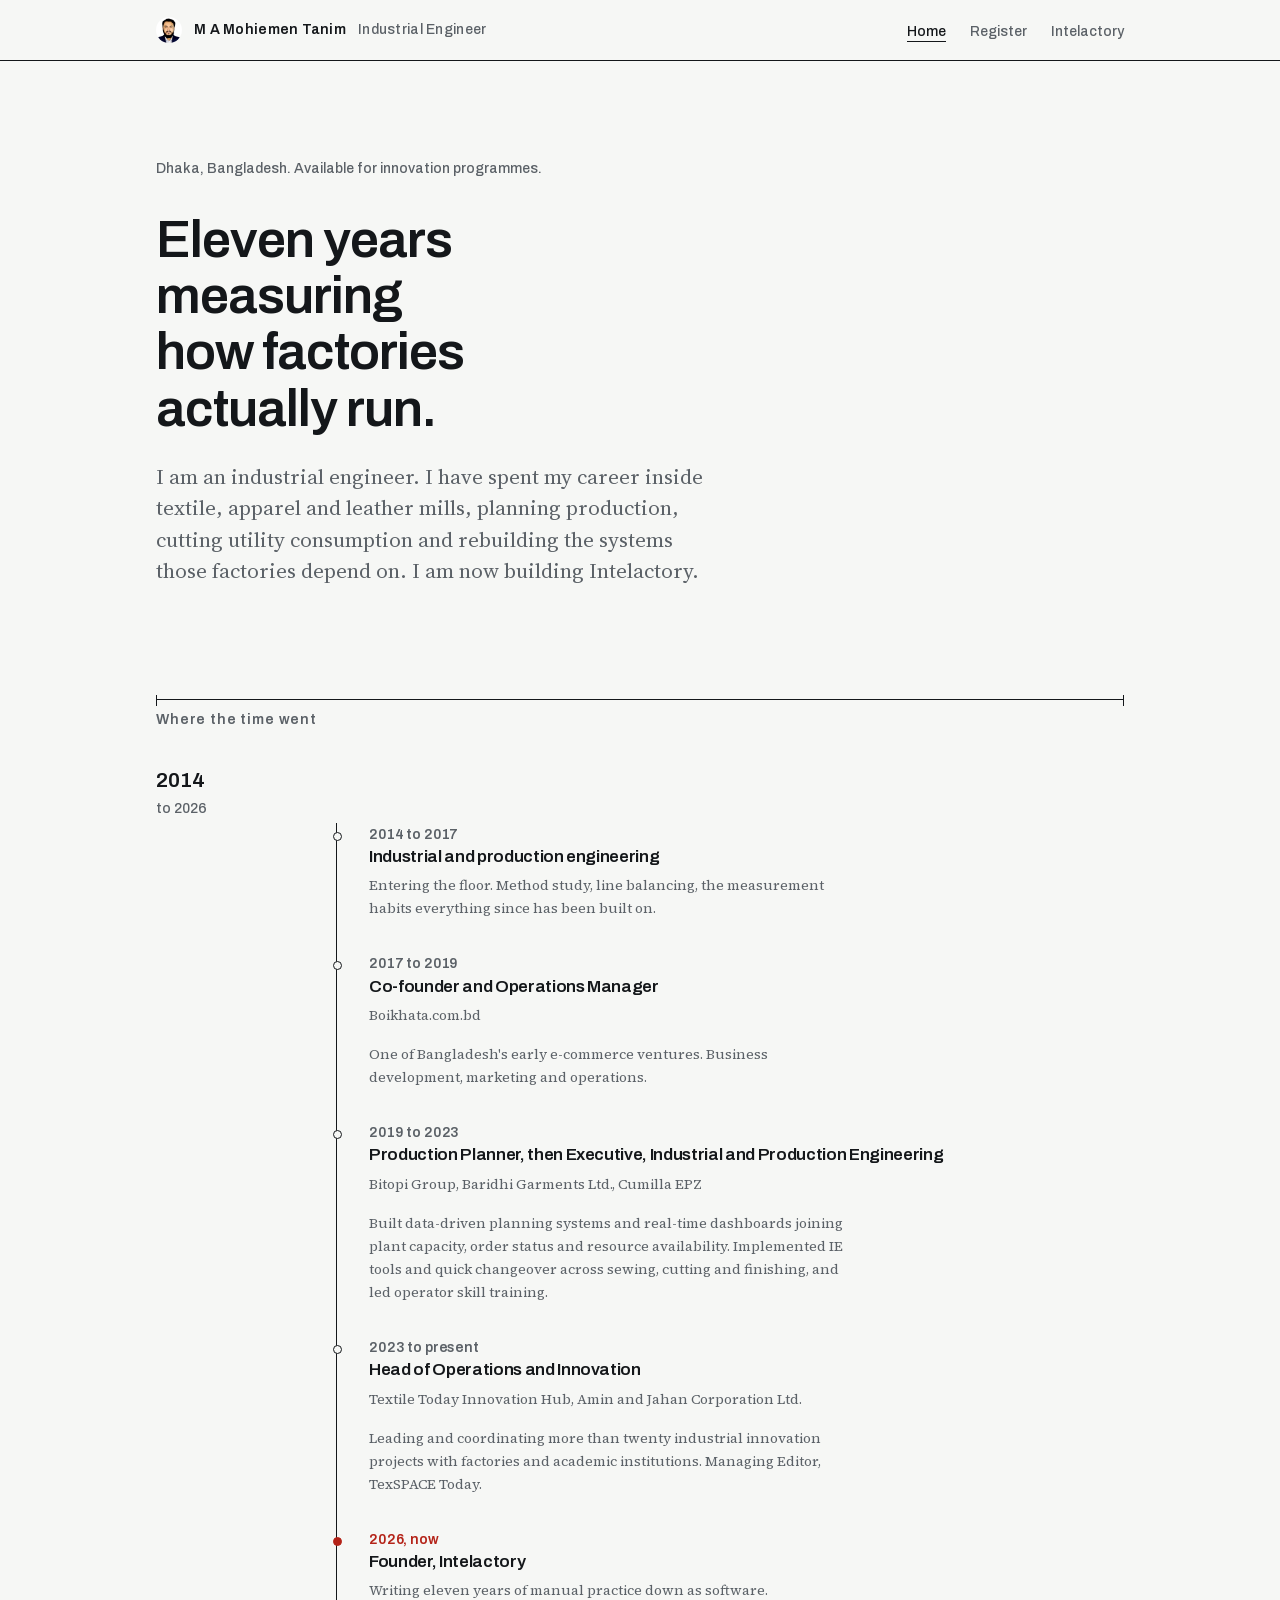
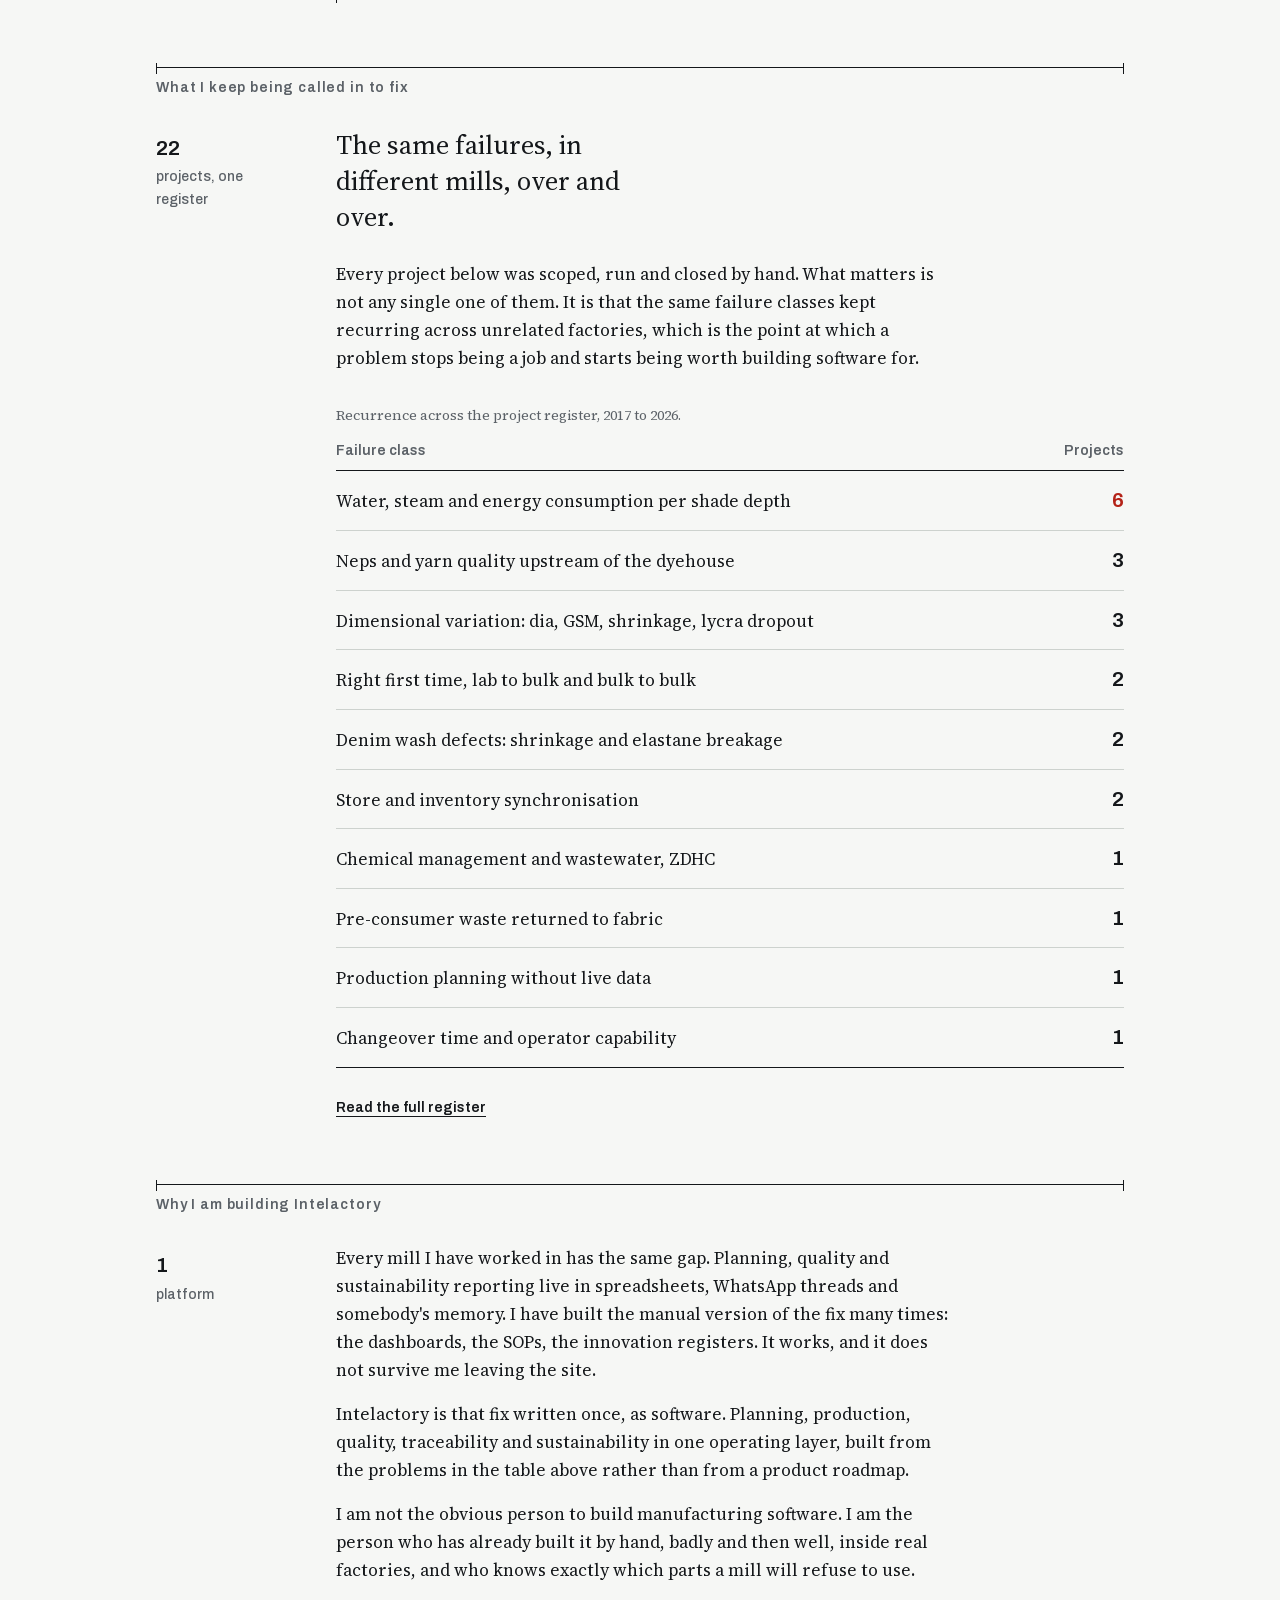
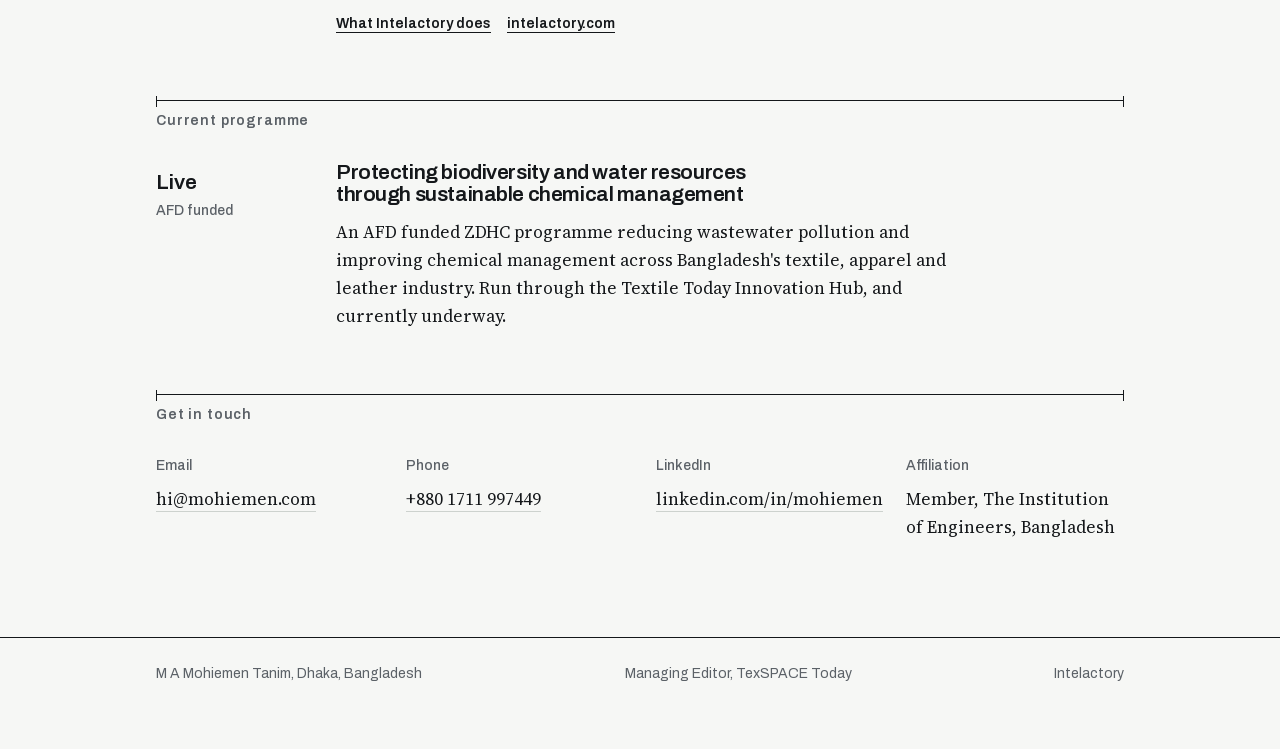
==== commit 2d5b09c8: "Rebuild: measured-document design system, problem inventory, four pages to three Replaces the v2 the" ====
--- a/index.html
+++ b/index.html
@@ -3,160 +3,175 @@
 <head>
 <meta charset="UTF-8">
 <meta name="viewport" content="width=device-width, initial-scale=1.0">
-<title>M A Mohiemen Tanim — Founder, Intelactory</title>
-<meta name="description" content="Industrial engineer and founder of Intelactory, an intelligent manufacturing operating system. Systems thinking for manufacturing operations.">
+<title>M A Mohiemen Tanim, Industrial Engineer and Founder of Intelactory</title>
+<meta name="description" content="Industrial engineer, eleven years measuring how textile and apparel factories actually run. Founder of Intelactory, the intelligent factory operating system.">
+<link rel="preload" href="fonts/archivo-latin.woff2" as="font" type="font/woff2" crossorigin>
+<link rel="preload" href="fonts/source-serif-4-latin.woff2" as="font" type="font/woff2" crossorigin>
 <link rel="stylesheet" href="css/style.css">
 </head>
 <body>
 
-<nav class="site-nav">
+<header class="masthead">
   <div class="wrap">
-    <a href="index.html" class="mark">Mohiemen Tanim <span>· Founder, Intelactory</span></a>
-    <button class="nav-toggle" aria-label="Toggle menu" aria-expanded="false">
+    <a href="index.html" class="mark">
+      <img src="img/mohiemen-avatar.jpg" alt="">
+      M A Mohiemen Tanim <i>Industrial Engineer</i>
+    </a>
+    <button class="nav-toggle" aria-label="Menu" aria-expanded="false" aria-controls="nav">
       <span></span><span></span><span></span>
     </button>
-    <ul class="nav-links">
-      <li><a href="index.html">Home</a></li>
+    <ul class="nav" id="nav">
+      <li><a href="index.html" aria-current="page">Home</a></li>
+      <li><a href="register.html">Register</a></li>
       <li><a href="intelactory.html">Intelactory</a></li>
-      <li><a href="projects.html">Projects</a></li>
-      <li><a href="blog.html">Writing</a></li>
-      <li><a href="contact.html">Contact</a></li>
     </ul>
-  </div>
-</nav>
-
-<header class="hero">
-  <div class="wrap-read reveal">
-    <div class="hero-byline">
-      <img class="avatar" src="img/mohiemen-avatar.jpg" alt="Portrait of M A Mohiemen Tanim">
-      <div class="kicker" style="margin-bottom:0;">M A MOHIEMEN TANIM — DHAKA, BANGLADESH</div>
-    </div>
-    <h1>Systems thinking for <span class="accent">manufacturing operations.</span></h1>
-    <p class="hero-lede">I've spent eleven years inside factory floors — planning production, running innovation projects, and fixing the systems manufacturers actually rely on. Now I'm building <strong>Intelactory</strong>, the intelligent operating system for textile &amp; apparel manufacturing, as founder.</p>
-    <div class="hero-actions">
-      <a href="https://intelactory.com" class="btn primary" target="_blank" rel="noopener">Visit Intelactory ↗</a>
-      <a href="projects.html" class="btn">See my work</a>
-    </div>
   </div>
 </header>
 
-<section class="tight">
-  <div class="wrap-read stat-row">
-    <div><div class="stat-num">11 yrs</div><div class="stat-label">In manufacturing &amp; industrial engineering</div></div>
-    <div><div class="stat-num">20+</div><div class="stat-label">Innovation projects led since 2023</div></div>
-    <div><div class="stat-num">15+</div><div class="stat-label">Textile, apparel &amp; leather clients</div></div>
+<main>
+
+  <div class="wrap">
+    <section class="open">
+      <p class="ident">Dhaka, Bangladesh. Available for innovation programmes.</p>
+      <h1>Eleven years measuring how factories actually run.</h1>
+      <p class="lede">I am an industrial engineer. I have spent my career inside textile, apparel and leather mills, planning production, cutting utility consumption and rebuilding the systems those factories depend on. I am now building Intelactory.</p>
+    </section>
   </div>
-</section>
 
-<section>
-  <div class="wrap-read">
-    <div class="section-head">
-      <div class="kicker">WHY I'M BUILDING THIS</div>
-      <h2>I've done this work by hand, at scale, for a decade.</h2>
-    </div>
-    <p style="color:var(--ink-soft); font-size:16px;">Every factory I've worked in has the same gap: production planning, quality tracking and sustainability reporting live in spreadsheets, WhatsApp threads and someone's memory. I've built the manual version of the fix — real-time dashboards, SOPs, innovation registers — inside more than fifteen factories. Intelactory is that fix, built once, as software.</p>
-  </div>
-</section>
+  <div class="wrap">
+    <div class="dim"><h2>Where the time went</h2></div>
+    <div class="railed">
+      <div class="rail"><b>2014</b>to 2026</div>
+      <div class="span-figure">
+        <div class="span-line">
 
-<section class="tight">
-  <div class="wrap-read">
-    <div class="spotlight">
-      <div class="kicker">FOUNDER · BOOTSTRAPPED</div>
-      <h2>Intelactory: the intelligent factory operating system</h2>
-      <p>Intelactory connects planning, production, quality, traceability and sustainability into one platform for textile and apparel manufacturers — an AI Control Tower that flags risk before it costs an order, full fibre-to-carton traceability, and compliance-ready reporting, built from the exact problems I've solved by hand on factory floors across Bangladesh.</p>
-      <div class="spotlight-actions">
-        <a href="https://intelactory.com" class="btn primary" target="_blank" rel="noopener">Visit Intelactory ↗</a>
-        <a href="intelactory.html" class="btn">Why I'm building it</a>
+          <div class="station">
+            <span class="yr">2014 to 2017</span>
+            <h3>Industrial and production engineering</h3>
+            <p class="org">Entering the floor. Method study, line balancing, the measurement habits everything since has been built on.</p>
+          </div>
+
+          <div class="station">
+            <span class="yr">2017 to 2019</span>
+            <h3>Co-founder and Operations Manager</h3>
+            <p class="org">Boikhata.com.bd</p>
+            <p>One of Bangladesh's early e-commerce ventures. Business development, marketing and operations.</p>
+          </div>
+
+          <div class="station">
+            <span class="yr">2019 to 2023</span>
+            <h3>Production Planner, then Executive, Industrial and Production Engineering</h3>
+            <p class="org">Bitopi Group, Baridhi Garments Ltd., Cumilla EPZ</p>
+            <p>Built data-driven planning systems and real-time dashboards joining plant capacity, order status and resource availability. Implemented IE tools and quick changeover across sewing, cutting and finishing, and led operator skill training.</p>
+          </div>
+
+          <div class="station">
+            <span class="yr">2023 to present</span>
+            <h3>Head of Operations and Innovation</h3>
+            <p class="org">Textile Today Innovation Hub, Amin and Jahan Corporation Ltd.</p>
+            <p>Leading and coordinating more than twenty industrial innovation projects with factories and academic institutions. Managing Editor, TexSPACE Today.</p>
+          </div>
+
+          <div class="station now">
+            <span class="yr">2026, now</span>
+            <h3>Founder, Intelactory</h3>
+            <p>Writing eleven years of manual practice down as software.</p>
+          </div>
+
+        </div>
       </div>
     </div>
   </div>
-</section>
 
-<section class="tight">
-  <div class="wrap-read">
-    <div class="section-head">
-      <div class="kicker">CURRENT CONSULTING WORK</div>
-      <h2>Where this thinking is being tested right now</h2>
-    </div>
-    <div class="feature">
-      <div class="feature-tag">ACTIVE · AFD · ZDHC</div>
-      <h3>Protecting Biodiversity &amp; Water Resources Through Sustainable Chemical Management</h3>
-      <div class="meta">Client: Amin &amp; Jahan Corporation Ltd. — Textile Today Innovation Hub</div>
-      <p>An AFD-funded ZDHC programme reducing wastewater pollution and improving chemical management across Bangladesh's textile, apparel and leather industry — the same systems-level problem Intelactory is built to solve.</p>
+  <div class="wrap">
+    <div class="dim"><h2>What I keep being called in to fix</h2></div>
+    <div class="railed">
+      <div class="rail"><b>22</b>projects, one register</div>
+      <div>
+        <p class="lead-claim">The same failures, in different mills, over and over.</p>
+        <p style="margin-top:var(--s-5)">Every project below was scoped, run and closed by hand. What matters is not any single one of them. It is that the same failure classes kept recurring across unrelated factories, which is the point at which a problem stops being a job and starts being worth building software for.</p>
+
+        <table class="inv" style="margin-top:var(--s-6)">
+          <caption>Recurrence across the project register, 2017 to 2026.</caption>
+          <thead>
+            <tr><th scope="col">Failure class</th><th scope="col">Projects</th></tr>
+          </thead>
+          <tbody>
+            <tr><td>Water, steam and energy consumption per shade depth</td><td><span class="count high">6</span></td></tr>
+            <tr><td>Neps and yarn quality upstream of the dyehouse</td><td><span class="count">3</span></td></tr>
+            <tr><td>Dimensional variation: dia, GSM, shrinkage, lycra dropout</td><td><span class="count">3</span></td></tr>
+            <tr><td>Right first time, lab to bulk and bulk to bulk</td><td><span class="count">2</span></td></tr>
+            <tr><td>Denim wash defects: shrinkage and elastane breakage</td><td><span class="count">2</span></td></tr>
+            <tr><td>Store and inventory synchronisation</td><td><span class="count">2</span></td></tr>
+            <tr><td>Chemical management and wastewater, ZDHC</td><td><span class="count">1</span></td></tr>
+            <tr><td>Pre-consumer waste returned to fabric</td><td><span class="count">1</span></td></tr>
+            <tr><td>Production planning without live data</td><td><span class="count">1</span></td></tr>
+            <tr><td>Changeover time and operator capability</td><td><span class="count">1</span></td></tr>
+          </tbody>
+        </table>
+
+        <p style="margin-top:var(--s-5)"><a class="link" href="register.html">Read the full register</a></p>
+      </div>
     </div>
   </div>
-</section>
 
-<section>
-  <div class="wrap-read">
-    <div class="section-head">
-      <div class="kicker">CAREER SO FAR</div>
-      <h2>How I got here</h2>
-    </div>
-    <div class="timeline">
-      <div class="tl-item">
-        <div class="tl-period">FEB 2023 — PRESENT</div>
-        <h3>Head of Operations &amp; Innovation, Innovation Projects Manager</h3>
-        <div class="tl-org">Textile Today Innovation Hub (Amin &amp; Jahan Corporation Ltd.)</div>
-        <p>Lead and coordinate 20+ industrial innovation projects with factories and academic institutions; Managing Editor of TexSPACE Today.</p>
-      </div>
-      <div class="tl-item">
-        <div class="tl-period">FEB 2020 — FEB 2023</div>
-        <h3>Production Planner</h3>
-        <div class="tl-org">Bitopi Group — Baridhi Garments Ltd. (Cumilla EPZ)</div>
-        <p>Built data-driven production planning systems and real-time dashboards integrating plant capacity, order status and resource availability.</p>
-      </div>
-      <div class="tl-item">
-        <div class="tl-period">APR 2019 — JAN 2020</div>
-        <h3>Executive, Industrial &amp; Production Engineering</h3>
-        <div class="tl-org">Bitopi Group — Baridhi Garments Ltd. (Cumilla EPZ)</div>
-        <p>Implemented IE tools and Quick Changeover practices across sewing, cutting and finishing; led operator skill training.</p>
-      </div>
-      <div class="tl-item">
-        <div class="tl-period">JAN 2017 — MAR 2019</div>
-        <h3>Co-founder &amp; Operations Manager</h3>
-        <div class="tl-org">Boikhata.com.bd</div>
-        <p>Co-founded and led one of Bangladesh's early e-commerce ventures, directing business development, marketing and operations.</p>
+  <div class="wrap">
+    <div class="dim"><h2>Why I am building Intelactory</h2></div>
+    <div class="railed">
+      <div class="rail"><b>1</b>platform</div>
+      <div class="prose">
+        <p>Every mill I have worked in has the same gap. Planning, quality and sustainability reporting live in spreadsheets, WhatsApp threads and somebody's memory. I have built the manual version of the fix many times: the dashboards, the SOPs, the innovation registers. It works, and it does not survive me leaving the site.</p>
+        <p>Intelactory is that fix written once, as software. Planning, production, quality, traceability and sustainability in one operating layer, built from the problems in the table above rather than from a product roadmap.</p>
+        <p>I am not the obvious person to build manufacturing software. I am the person who has already built it by hand, badly and then well, inside real factories, and who knows exactly which parts a mill will refuse to use.</p>
+        <p style="margin-top:var(--s-5)">
+          <a class="link" href="intelactory.html">What Intelactory does</a>
+          &nbsp;&nbsp;
+          <a class="link" href="https://intelactory.com">intelactory.com</a>
+        </p>
       </div>
     </div>
-    <div style="margin-top:32px;">
-      <a href="projects.html" class="btn">See the full project register</a>
+  </div>
+
+  <div class="wrap">
+    <div class="dim"><h2>Current programme</h2></div>
+    <div class="railed">
+      <div class="rail"><b>Live</b>AFD funded</div>
+      <div class="prose">
+        <h3 style="margin-top:0">Protecting biodiversity and water resources through sustainable chemical management</h3>
+        <p>An AFD funded ZDHC programme reducing wastewater pollution and improving chemical management across Bangladesh's textile, apparel and leather industry. Run through the Textile Today Innovation Hub, and currently underway.</p>
+      </div>
     </div>
   </div>
-</section>
 
-<section class="tight">
-  <div class="wrap-read">
-    <div class="section-head">
-      <div class="kicker">WRITING</div>
-      <h2>Notes from the floor and the editor's desk</h2>
-    </div>
-    <div class="post-list">
-      <div class="post-row">
-        <div class="post-date">DRAFT</div>
-        <a class="post-title" href="blog.html"><h3>What the ZDHC framework actually changes on the factory floor</h3></a>
-        <p class="post-excerpt">A field-level look at chemical management and wastewater reduction, drawn from the AFD-funded programme currently underway.</p>
+  <div class="wrap">
+    <div class="dim"><h2>Get in touch</h2></div>
+    <dl class="contact">
+      <div>
+        <dt>Email</dt>
+        <dd><a href="mailto:hi@mohiemen.com">hi@mohiemen.com</a></dd>
       </div>
-      <div class="post-row">
-        <div class="post-date">DRAFT</div>
-        <a class="post-title" href="blog.html"><h3>Why most production dashboards don't get used</h3></a>
-        <p class="post-excerpt">Lessons from building real-time planning dashboards inside a live EPZ factory — and what that taught me about designing Intelactory.</p>
+      <div>
+        <dt>Phone</dt>
+        <dd><a href="tel:+8801711997449">+880 1711 997449</a></dd>
       </div>
-    </div>
-    <div style="margin-top:20px;">
-      <a href="blog.html" class="btn">View all writing</a>
-    </div>
+      <div>
+        <dt>LinkedIn</dt>
+        <dd><a href="https://www.linkedin.com/in/mohiemen/">linkedin.com/in/mohiemen</a></dd>
+      </div>
+      <div>
+        <dt>Affiliation</dt>
+        <dd>Member, The Institution of Engineers, Bangladesh</dd>
+      </div>
+    </dl>
   </div>
-</section>
+
+</main>
 
 <footer>
-  <div class="wrap footer-row">
-    <span>© 2026 M A Mohiemen Tanim. Dhaka, Bangladesh. <button class="copy-email" data-email="hi@mohiemen.com">hi@mohiemen.com</button><span class="copy-feedback">Copied</span></span>
-    <ul class="footer-links">
-      <li><a href="tel:+8801711997449">+880 1711 997449</a></li>
-      <li><a href="https://www.linkedin.com/in/mohiemen/" target="_blank" rel="noopener">LinkedIn</a></li>
-      <li><a href="contact.html">Contact</a></li>
-    </ul>
+  <div class="wrap foot">
+    <span>M A Mohiemen Tanim, Dhaka, Bangladesh</span>
+    <span>Managing Editor, TexSPACE Today</span>
+    <span><a href="https://intelactory.com">Intelactory</a></span>
   </div>
 </footer>
 
--- a/css/style.css
+++ b/css/style.css
@@ -1,61 +1,97 @@
 /* ============================================================
-   M A Mohiemen Tanim — personal site
-   v2: simplified, white background, single accent (indigo).
-   Core theme: systems thinking for manufacturing operations.
+   M A Mohiemen Tanim
+   v3: measured document.
+
+   Concept: ink on drafting paper. Every figure sits on a rule.
+   The one rule that keeps this coherent: --measure appears ONLY
+   where something is genuinely measured or marked. Never as
+   decoration, never on a button, never on a heading.
    ============================================================ */
 
-@import url('https://fonts.googleapis.com/css2?family=Inter:wght@400;500;600;700;800&family=IBM+Plex+Mono:wght@400;500&display=swap');
+/* ---------- fonts: self-hosted, no third-party request ---------- */
+@font-face{
+  font-family: 'Archivo';
+  src: url('../fonts/archivo-latin.woff2') format('woff2');
+  font-weight: 100 900;
+  font-display: swap;
+}
+@font-face{
+  font-family: 'Source Serif 4';
+  src: url('../fonts/source-serif-4-latin.woff2') format('woff2');
+  font-weight: 200 900;
+  font-display: swap;
+}
 
 :root{
-  --white: #FFFFFF;
-  --ink: #14140F;
-  --ink-soft: #57564E;
-  --indigo: #2A4CE0;
-  --indigo-soft: #5570EA;
-  --indigo-deep: #1B34A8;
-  --line: rgba(20,20,15,0.10);
-  --line-strong: rgba(20,20,15,0.20);
-
-  --display: 'Inter', -apple-system, sans-serif;
-  --body: 'Inter', -apple-system, sans-serif;
-  --mono: 'IBM Plex Mono', 'Courier New', monospace;
-
-  --max: 1100px;
-  --read: 720px;
-  --gutter: clamp(20px, 5vw, 64px);
+  /* palette: five values, measured for contrast against --paper */
+  --paper:    #F6F7F5;   /*
+                            graph-paper bone */
+  --ink:      #14171A;   /* 16.74:1 */
+  --graphite: #5B6167;   /*  5.83:1 */
+  --rule:     #CDD2CE;   /*  1.43:1, dividers only, never an indicator */
+  --measure:  #B42318;   /*  6.12:1 */
+
+  --figure: 'Archivo', 'Helvetica Neue', Arial, sans-serif;
+  --text: 'Source Serif 4', Georgia, 'Times New Roman', serif;
+
+  /* type scale: one ratio (1.25), seven steps */
+  --t-xs: 14px;
+  --t-s:  17px;
+  --t-m:  21px;
+  --t-l:  27px;
+  --t-xl: 33px;
+  --t-2xl: 42px;
+  --t-3xl: 52px;
+
+  /* spacing scale: ten steps */
+  --s-1: 4px;   --s-2: 8px;   --s-3: 12px;  --s-4: 16px;  --s-5: 24px;
+  --s-6: 32px;  --s-7: 48px;  --s-8: 64px;  --s-9: 96px;  --s-10: 128px;
+
+  --max: 1080px;
+  --gutter: clamp(20px, 5vw, 56px);
+  --rail: 132px;          /* the measurement rail */
 }
 
 *{ box-sizing: border-box; }
+
 html{ scroll-behavior: smooth; }
-
 @media (prefers-reduced-motion: reduce){
   html{ scroll-behavior: auto; }
-  *{ animation-duration: 0.001ms !important; animation-iteration-count: 1 !important; transition-duration: 0.001ms !important; }
+  *{ animation: none !important; transition: none !important; }
 }
 
 body{
-  margin:0;
-  background: var(--white);
+  margin: 0;
+  background: var(--paper);
   color: var(--ink);
-  font-family: var(--body);
-  font-size: 16px;
-  line-height: 1.6;
+  font-family: var(--text);
+  font-size: var(--t-s);
+  line-height: 1.65;           /* serif wants more than the old sans had */
   -webkit-font-smoothing: antialiased;
-}
-
-img{ max-width:100%; display:block; }
+  text-rendering: optimizeLegibility;
+}
+
+img{ max-width: 100%; display: block; }
 a{ color: inherit; }
 
-h1,h2,h3,h4{
-  font-family: var(--display);
-  font-weight: 700;
+h1,h2,h3{
+  font-family: var(--figure);
+  font-weight: 600;
   margin: 0;
-  line-height: 1.1;
+  line-height: 1.08;
+  letter-spacing: -0.02em;
+  text-wrap: balance;
+}
+
+p{ margin: 0 0 var(--s-4); max-width: 68ch; }
+p:last-child{ margin-bottom: 0; }
+
+/* every figure on this site sits in a column or on a rule */
+.fig, .rail-fig, .count, .stat-n, .yr{
+  font-family: var(--figure);
+  font-variant-numeric: tabular-nums;
   letter-spacing: -0.01em;
 }
-
-p{ margin: 0 0 1em; max-width: 62ch; }
-p:last-child{ margin-bottom: 0; }
 
 .wrap{
   max-width: var(--max);
@@ -63,267 +99,265 @@
   padding-left: var(--gutter);
   padding-right: var(--gutter);
 }
-.wrap-read{
-  max-width: var(--read);
-  margin: 0 auto;
-  padding-left: var(--gutter);
-  padding-right: var(--gutter);
-}
-
-/* ---------- nav ---------- */
-.site-nav{
-  position: sticky; top:0; z-index: 50;
-  background: rgba(255,255,255,0.92);
-  backdrop-filter: saturate(140%) blur(6px);
-  border-bottom: 1px solid var(--line);
-}
-.site-nav .wrap{
-  display:flex; align-items:center; justify-content:space-between;
-  height: 64px;
+
+/* ---------- the rail grid: figures left, prose right ---------- */
+.railed{
+  display: grid;
+  grid-template-columns: var(--rail) minmax(0, 1fr);
+  gap: 0 var(--s-7);
+  align-items: start;
+}
+.rail{
+  font-family: var(--figure);
+  font-variant-numeric: tabular-nums;
+  font-size: var(--t-xs);
+  font-weight: 500;
+  color: var(--graphite);
+  padding-top: var(--s-1);
+}
+.rail b{ display:block; color: var(--ink); font-weight: 600; font-size: var(--t-m); }
+@media (max-width: 720px){
+  .railed{ grid-template-columns: 1fr; gap: var(--s-3) 0; }
+  .rail{ padding-top: 0; }
+  .rail b{ display:inline; font-size: var(--t-s); margin-right: var(--s-2); }
+}
+
+/* ---------- dimension line: a rule with tick ends ---------- */
+.dim{
+  position: relative;
+  border-top: 1px solid var(--ink);
+  margin: var(--s-8) 0 var(--s-6);
+  padding-top: var(--s-3);
+}
+.dim::before, .dim::after{
+  content: ''; position: absolute; top: -5px;
+  width: 1px; height: 11px; background: var(--ink);
+}
+.dim::before{ left: 0; }
+.dim::after{ right: 0; }
+.dim h2{
+  font-size: var(--t-xs);
+  font-weight: 600;
+  letter-spacing: 0.06em;
+  text-transform: none;         /* deliberately not an all-caps eyebrow */
+  color: var(--graphite);
+}
+
+/* ---------- masthead ---------- */
+.masthead{
+  border-bottom: 1px solid var(--ink);
+  position: sticky; top: 0; z-index: 40;
+  background: var(--paper);
+}
+.masthead .wrap{
+  display: flex; align-items: center; justify-content: space-between;
+  gap: var(--s-4);
+  height: 60px;
 }
 .mark{
-  font-family: var(--body); font-weight: 600;
-  font-size: 15px;
-  text-decoration:none;
-  color: var(--ink);
-}
-.mark span{ color: var(--ink-soft); font-weight: 400; }
-.nav-links{
-  display:flex;
-  list-style:none; margin:0; padding:0;
-}
-.nav-links li + li{ margin-left: clamp(14px,2.6vw,28px); }
-.nav-links a{
-  text-decoration:none;
-  font-size: 14px;
-  color: var(--ink-soft);
-  padding-bottom: 3px;
-  border-bottom: 1px solid transparent;
-}
-.nav-links a:hover{ color: var(--ink); }
-.nav-links a.active{ color: var(--ink); border-bottom-color: var(--indigo); }
-.nav-toggle{ display:none; }
-
-@media (max-width: 680px){
-  .nav-links{
-    position: fixed; inset: 64px 0 auto 0;
-    background: var(--white);
-    border-bottom: 1px solid var(--line);
-    flex-direction: column;
-    max-height: 0; overflow:hidden;
-    transition: max-height 0.25s ease;
+  font-family: var(--figure);
+  font-weight: 600; font-size: var(--t-xs);
+  letter-spacing: 0.02em;
+  text-decoration: none;
+  display: flex; align-items: center; gap: var(--s-3);
+}
+.mark img{ width: 26px; height: 26px; border-radius: 50%; }
+.mark i{ font-style: normal; color: var(--graphite); font-weight: 500; }
+.nav{ display: flex; gap: var(--s-5); list-style: none; margin: 0; padding: 0; }
+.nav a{
+  font-family: var(--figure);
+  font-size: var(--t-xs); font-weight: 500;
+  color: var(--graphite); text-decoration: none;
+  padding-bottom: 2px; border-bottom: 1px solid transparent;
+}
+.nav a:hover{ color: var(--ink); }
+.nav a[aria-current="page"]{ color: var(--ink); border-bottom-color: var(--ink); }
+
+.nav-toggle{ display:none; background:none; border:none; padding:0; cursor:pointer; }
+@media (max-width: 640px){
+  .nav{
+    position: fixed; inset: 60px 0 auto 0;
+    background: var(--paper);
+    border-bottom: 1px solid var(--ink);
+    flex-direction: column; gap: 0;
+    max-height: 0; overflow: hidden;
+    transition: max-height .25s ease;
   }
-  .nav-links.open{ max-height: 340px; }
-  .nav-links li{ margin-left:0 !important; border-top: 1px solid var(--line); }
-  .nav-links a{ display:block; padding: 15px var(--gutter); }
+  .nav.open{ max-height: 260px; }
+  .nav li{ border-top: 1px solid var(--rule); }
+  .nav a{ display:block; padding: var(--s-4) var(--gutter); }
   .nav-toggle{
-    display:flex; flex-direction:column; gap:5px;
-    width: 28px; height:20px; justify-content:center;
-    background:none; border:none; cursor:pointer; padding:0;
+    display:flex; flex-direction:column; gap:5px; width:26px; height:18px;
+    justify-content:center;
   }
-  .nav-toggle span{ display:block; height:2px; background:var(--ink); }
-}
-
-/* ---------- meta line (replaces bordered title block) ---------- */
-.meta-line{
-  display:flex; flex-wrap:wrap; gap: 6px 18px;
-  font-family: var(--mono); font-size: 12.5px; color: var(--ink-soft);
-  padding-bottom: 18px; margin-bottom: 40px;
-  border-bottom: 1px solid var(--line);
-}
-.meta-line span b{ color: var(--ink); font-weight:500; }
-
-/* ---------- photo ---------- */
-.avatar{
-  width: 52px; height:52px; border-radius:50%;
-  object-fit: cover; display:inline-block;
-  border: 1px solid var(--line-strong);
-}
-.hero-byline{ display:flex; align-items:center; gap:14px; margin-bottom: 22px; }
-.portrait-block{ display:flex; gap: 32px; align-items:flex-start; flex-wrap:wrap; }
-.portrait-block img{
-  width: 168px; height:168px; border-radius: 6px;
-  object-fit: cover; flex-shrink:0;
-  border: 1px solid var(--line-strong);
-}
-.portrait-block .portrait-text{ flex:1 1 320px; }
-@media (max-width: 560px){
-  .portrait-block img{ width: 120px; height:120px; }
-}
-
-/* ---------- hero ---------- */
-.hero{ padding: 84px 0 56px; }
-.hero .kicker{
-  font-family: var(--mono); font-size: 12.5px; color: var(--ink-soft);
-  margin-bottom: 18px;
-}
-.hero h1{
-  font-size: clamp(2rem, 4.6vw, 3.2rem);
-  max-width: 16ch;
-}
-.hero h1 .accent{ color: var(--indigo); }
-.hero-lede{
-  margin-top: 20px;
-  font-size: 17.5px;
-  color: var(--ink-soft);
-  max-width: 58ch;
-}
-.hero-actions{ margin-top: 30px; display:flex; gap:14px; flex-wrap:wrap; }
-
-.btn{
-  display:inline-block;
-  font-family: var(--body); font-weight:600; font-size: 14.5px;
-  padding: 12px 22px;
-  text-decoration:none;
-  border: 1px solid var(--ink);
-  color: var(--ink);
-  transition: background 0.15s ease, color 0.15s ease, border-color .15s ease;
-}
-.btn.primary{ background: var(--indigo); color:#fff; border-color: var(--indigo); }
-.btn.primary:hover{ background: #1D2A55; border-color:#1D2A55; }
-.btn:not(.primary):hover{ background: var(--ink); color: #fff; }
-
-/* ---------- stat row (plain, no cards) ---------- */
-.stat-row{
-  display:flex; flex-wrap:wrap; gap: 40px 56px;
-  padding: 30px 0;
-  border-top: 1px solid var(--line);
-  border-bottom: 1px solid var(--line);
-}
-.stat-num{ font-family: var(--display); font-size: 1.9rem; color: var(--indigo); }
-.stat-label{ font-size: 13px; color: var(--ink-soft); margin-top: 2px; }
-
-/* ---------- sections ---------- */
-section{ padding: 68px 0; }
-section.tight{ padding: 48px 0; }
-.section-head{ margin-bottom: 32px; }
-.section-head h2{ font-size: clamp(1.4rem,2.6vw,1.9rem); }
-.section-head .kicker{ font-family: var(--mono); font-size: 12px; color: var(--ink-soft); margin-bottom:10px; }
-
-/* ---------- simple text blocks (replace bordered work-panels) ---------- */
-.feature{ padding: 28px 0; border-top: 1px solid var(--line); }
-.feature:last-child{ border-bottom: 1px solid var(--line); }
-.feature-tag{
-  font-family: var(--mono); font-size: 11px; color: var(--indigo);
-  margin-bottom: 10px;
-}
-.feature h3{ font-size: 1.35rem; margin-bottom: 10px; }
-.feature .meta{ font-size: 13.5px; color: var(--ink-soft); margin-bottom: 10px; }
-.feature p{ color: var(--ink-soft); }
-.feature .btn{ margin-top: 16px; }
-
-/* ---------- intelactory spotlight block ---------- */
-.spotlight{
-  border: 1px solid var(--line-strong);
-  padding: clamp(28px,4vw,48px);
-}
-.spotlight .kicker{ font-family: var(--mono); font-size: 12px; color: var(--indigo); margin-bottom:14px; }
-.spotlight h2{ font-size: clamp(1.6rem,3vw,2.2rem); margin-bottom: 18px; max-width: 20ch; }
-.spotlight p{ color: var(--ink-soft); max-width: 60ch; }
-.spotlight-actions{ margin-top: 26px; display:flex; gap:14px; flex-wrap:wrap; }
-
-/* ---------- timeline ---------- */
-.timeline{ border-left: 1px solid var(--line-strong); padding-left: 28px; }
-.tl-item{ position:relative; padding-bottom: 38px; }
-.tl-item:last-child{ padding-bottom:0; }
-.tl-item::before{
-  content:''; position:absolute; left:-33px; top:5px;
-  width:8px; height:8px; border-radius:50%;
-  background: var(--white); border: 2px solid var(--indigo);
-}
-.tl-period{ font-family: var(--mono); font-size: 12px; color: var(--ink-soft); margin-bottom:6px; }
-.tl-item h3{ font-size: 1.08rem; margin-bottom: 3px; }
-.tl-org{ font-size: 13.5px; color: var(--indigo); margin-bottom: 8px; font-weight: 600;}
-.tl-item p{ color: var(--ink-soft); font-size: 14.5px; }
-
-/* ---------- project list (plain rows, reference-style) ---------- */
-.proj-list{ }
-.proj-row{
-  display:flex; justify-content:space-between; align-items:baseline;
-  gap: 20px; padding: 20px 0; border-top: 1px solid var(--line);
-  flex-wrap:wrap;
-}
-.proj-row:last-child{ border-bottom: 1px solid var(--line); }
-.proj-client{ font-weight: 600; font-size: 15.5px; }
-.proj-desc{ color: var(--ink-soft); font-size: 14.5px; flex: 1 1 380px; }
-.proj-tag{ font-family: var(--mono); font-size: 11.5px; color: var(--ink-soft); white-space:nowrap; }
-
-/* ---------- filter chips ---------- */
-.chip-row{ display:flex; flex-wrap:wrap; gap:8px; margin-bottom: 32px; }
-.chip{
-  font-family: var(--mono); font-size: 12px;
-  border: 1px solid var(--line-strong);
-  background: transparent; border-radius: 100px;
-  padding: 6px 14px;
-  cursor:pointer; color: var(--ink-soft);
-}
-.chip.is-active{ border-color: var(--ink); background: var(--ink); color: #fff; }
-
-/* ---------- writing list ---------- */
-.post-list{ }
-.post-row{ padding: 22px 0; border-top: 1px solid var(--line); }
-.post-list .post-row:last-child{ border-bottom: 1px solid var(--line); }
-.post-date{ font-family: var(--mono); font-size: 12px; color: var(--ink-soft); margin-bottom: 6px; }
-.post-row h3{ font-size: 1.15rem; margin-bottom:6px; }
-.post-row a.post-title{ text-decoration:none; }
-.post-row a.post-title:hover{ color: var(--indigo); }
-.post-excerpt{ color: var(--ink-soft); font-size: 14.5px; }
-.post-cat{ display:inline-block; font-family: var(--mono); font-size: 11px; color: var(--indigo); margin-top:10px; }
-
-.notice{
-  border: 1px dashed var(--line-strong);
-  padding: 18px 22px;
-  font-size: 13.5px;
-  color: var(--ink-soft);
-  margin-top: 32px;
-}
-
-/* ---------- contact ---------- */
-.contact-grid{ display:grid; grid-template-columns: 1fr 1.05fr; gap: 60px; }
-.contact-field{ margin-bottom: 22px; }
-.contact-field label{
-  display:block; font-family: var(--mono); font-size: 11px;
-  color: var(--ink-soft); margin-bottom:8px; letter-spacing:0.03em;
-}
-.contact-field input, .contact-field textarea{
-  width:100%; border:none; border-bottom: 1px solid var(--ink);
-  background: transparent; font-family: var(--body); font-size: 15px;
-  padding: 9px 2px; color: var(--ink);
-}
-.contact-field input:focus, .contact-field textarea:focus{
-  outline: none; border-bottom-color: var(--indigo);
-}
-.contact-field textarea{ resize: vertical; min-height: 100px; }
-.contact-info-item{ margin-bottom: 26px; }
-.contact-info-label{ font-family: var(--mono); font-size: 11px; color: var(--ink-soft); margin-bottom:6px; }
-.contact-info-val{ font-size: 17px; }
-.contact-info-val a, .copy-email{ text-decoration:none; border-bottom: 1px solid var(--line-strong); cursor:pointer; }
-.contact-info-val a:hover, .copy-email:hover{ border-color: var(--ink); }
-.copy-email{ background:none; border-bottom:1px solid var(--line-strong); font: inherit; color: inherit; padding:0; }
-.copy-feedback{ font-family: var(--mono); font-size: 11.5px; color: var(--indigo); margin-left:10px; opacity:0; transition: opacity .2s ease; }
-.copy-feedback.show{ opacity:1; }
-@media (max-width: 780px){ .contact-grid{ grid-template-columns:1fr; gap: 36px; } }
+  .nav-toggle span{ display:block; height:1.5px; background: var(--ink); }
+}
+
+/* ---------- opening ---------- */
+.open{ padding: var(--s-9) 0 var(--s-7); }
+.open h1{
+  font-size: clamp(var(--t-2xl), 5.4vw, var(--t-3xl));
+  max-width: 15ch;
+  margin-bottom: var(--s-5);
+}
+.open .lede{
+  font-size: var(--t-m);
+  color: var(--graphite);
+  max-width: 56ch;
+  line-height: 1.5;
+}
+.ident{
+  font-family: var(--figure);
+  font-size: var(--t-xs); font-weight: 500;
+  color: var(--graphite);
+  margin-bottom: var(--s-6);
+}
+
+/* ---------- career dimension line (the hero drawing) ---------- */
+.span-figure{ margin: var(--s-8) 0 0; }
+.span-line{
+  position: relative;
+  padding-left: var(--s-6);
+  border-left: 1px solid var(--rule);
+}
+/* the drawn line: one orchestrated moment, once, on load */
+.span-line::before{
+  content:''; position:absolute; left:-1px; top:0; width:1px; bottom:0;
+  background: var(--ink);
+  transform-origin: top;
+  animation: draw 900ms cubic-bezier(.22,.61,.36,1) forwards;
+}
+@keyframes draw{ from{ transform: scaleY(0); } to{ transform: scaleY(1); } }
+@media (prefers-reduced-motion: reduce){
+  .span-line::before{ animation: none; transform: none; }
+}
+
+.station{ position: relative; padding: 0 0 var(--s-6); }
+.station:last-child{ padding-bottom: 0; }
+.station::before{
+  content:''; position:absolute; left: calc(-1 * var(--s-6) - 4px); top: 9px;
+  width: 7px; height: 7px; border-radius: 50%;
+  background: var(--paper); border: 1px solid var(--ink);
+}
+.station.now::before{ background: var(--measure); border-color: var(--measure); }
+.station .yr{
+  font-size: var(--t-xs); font-weight: 600; color: var(--graphite);
+  display:block; margin-bottom: 2px;
+}
+.station.now .yr{ color: var(--measure); }
+.station h3{ font-size: var(--t-s); font-weight: 600; margin-bottom: 2px; }
+.station .org{ font-size: var(--t-xs); color: var(--graphite); }
+.station p{ font-size: var(--t-xs); color: var(--graphite); margin-top: var(--s-2); }
+
+/* ---------- problem inventory: the spine ---------- */
+.inv{ width: 100%; border-collapse: collapse; }
+.inv caption{
+  text-align: left; color: var(--graphite); font-size: var(--t-xs);
+  padding-bottom: var(--s-3);
+}
+.inv th{
+  text-align: left; font-family: var(--figure); font-size: var(--t-xs);
+  font-weight: 600; color: var(--graphite);
+  border-bottom: 1px solid var(--ink);
+  padding: 0 var(--s-4) var(--s-2) 0;
+}
+.inv th:last-child, .inv td:last-child{ text-align: right; padding-right: 0; width: 5.5em; }
+.inv td{
+  border-bottom: 1px solid var(--rule);
+  padding: var(--s-3) var(--s-4) var(--s-3) 0;
+  vertical-align: baseline;
+}
+.inv tr:last-child td{ border-bottom: 1px solid var(--ink); }
+.count{
+  font-size: var(--t-m); font-weight: 600;
+}
+.count.high{ color: var(--measure); }   /* a measurement, so it earns the red */
+.inv td .unit{ font-family: var(--figure); font-size: var(--t-xs); color: var(--graphite); }
+
+/* ---------- register rows ---------- */
+.reg{ margin: 0; padding: 0; list-style: none; }
+.reg li{
+  border-bottom: 1px solid var(--rule);
+  padding: var(--s-4) 0;
+  display: grid;
+  grid-template-columns: 3.5em minmax(0,1fr) 9em;
+  gap: var(--s-4);
+  align-items: baseline;
+}
+.reg li:first-child{ border-top: 1px solid var(--ink); }
+.reg li:last-child{ border-bottom: 1px solid var(--ink); }
+.reg .n{
+  font-family: var(--figure); font-variant-numeric: tabular-nums;
+  font-size: var(--t-xs); color: var(--graphite);
+}
+.reg .what{ font-size: var(--t-s); }
+.reg .disc{
+  font-family: var(--figure); font-size: var(--t-xs); font-weight: 500;
+  color: var(--graphite); text-align: right;
+}
+@media (max-width: 640px){
+  .reg li{ grid-template-columns: 2.5em minmax(0,1fr); }
+  .reg .disc{ grid-column: 2; text-align: left; }
+}
+
+/* ---------- filters ---------- */
+.filters{ display:flex; flex-wrap:wrap; gap: var(--s-4); margin-bottom: var(--s-5); }
+.filter{
+  font-family: var(--figure); font-size: var(--t-xs); font-weight: 500;
+  background: none; border: none; padding: 0 0 3px;
+  border-bottom: 1px solid var(--rule);
+  color: var(--graphite); cursor: pointer;
+}
+.filter:hover{ color: var(--ink); border-bottom-color: var(--graphite); }
+.filter[aria-pressed="true"]{ color: var(--measure); border-bottom-color: var(--measure); }
+
+/* ---------- prose blocks ---------- */
+.prose{ max-width: 68ch; }
+.prose h3{ font-size: var(--t-m); margin: var(--s-6) 0 var(--s-3); }
+.lead-claim{
+  font-size: var(--t-l);
+  line-height: 1.35;
+  max-width: 22ch;
+  margin: 0;
+}
+
+/* ---------- link + button ---------- */
+.link{
+  font-family: var(--figure); font-size: var(--t-xs); font-weight: 600;
+  text-decoration: none;
+  border-bottom: 1px solid var(--ink);
+  padding-bottom: 1px;
+}
+.link:hover{ border-bottom-width: 2px; }
+
+/* ---------- contact block ---------- */
+.contact{ display:grid; grid-template-columns: repeat(auto-fit, minmax(200px,1fr)); gap: var(--s-6); }
+.contact dt{
+  font-family: var(--figure); font-size: var(--t-xs); font-weight: 500;
+  color: var(--graphite); margin-bottom: var(--s-2);
+}
+.contact dd{ margin: 0; font-size: var(--t-s); }
+.contact dd a{ text-decoration: none; border-bottom: 1px solid var(--rule); }
+.contact dd a:hover{ border-bottom-color: var(--ink); }
 
 /* ---------- footer ---------- */
 footer{
-  border-top: 1px solid var(--line);
-  padding: 36px 0;
-  margin-top: 30px;
-}
-.footer-row{
-  display:flex; justify-content:space-between; align-items:center; gap:16px; flex-wrap:wrap;
-  font-size: 13px; color: var(--ink-soft);
-}
-.footer-links{ display:flex; gap:20px; list-style:none; padding:0; margin:0; }
-.footer-links a{ text-decoration:none; color: var(--ink-soft); }
-.footer-links a:hover{ color: var(--ink); }
-.footer-email{ font-family: var(--mono); }
-
-/* accessibility */
-a:focus-visible, button:focus-visible, input:focus-visible, textarea:focus-visible{
-  outline: 2px solid var(--indigo); outline-offset: 2px;
-}
-
-/* single orchestrated reveal on hero load only */
-.reveal{ opacity:0; transform: translateY(8px); animation: reveal 0.55s ease forwards; }
-@keyframes reveal{ to{ opacity:1; transform:none; } }
+  border-top: 1px solid var(--ink);
+  margin-top: var(--s-9);
+  padding: var(--s-5) 0 var(--s-8);
+}
+.foot{
+  display:flex; justify-content:space-between; gap: var(--s-4); flex-wrap:wrap;
+  font-family: var(--figure); font-size: var(--t-xs); color: var(--graphite);
+}
+.foot a{ text-decoration:none; }
+.foot a:hover{ color: var(--ink); }
+
+/* ---------- sections ---------- */
+section{ padding: var(--s-7) 0; }
+
+/* ---------- focus: one rule, nothing overrides it ---------- */
+a:focus-visible, button:focus-visible{
+  outline: 2px solid var(--measure);
+  outline-offset: 3px;
+}
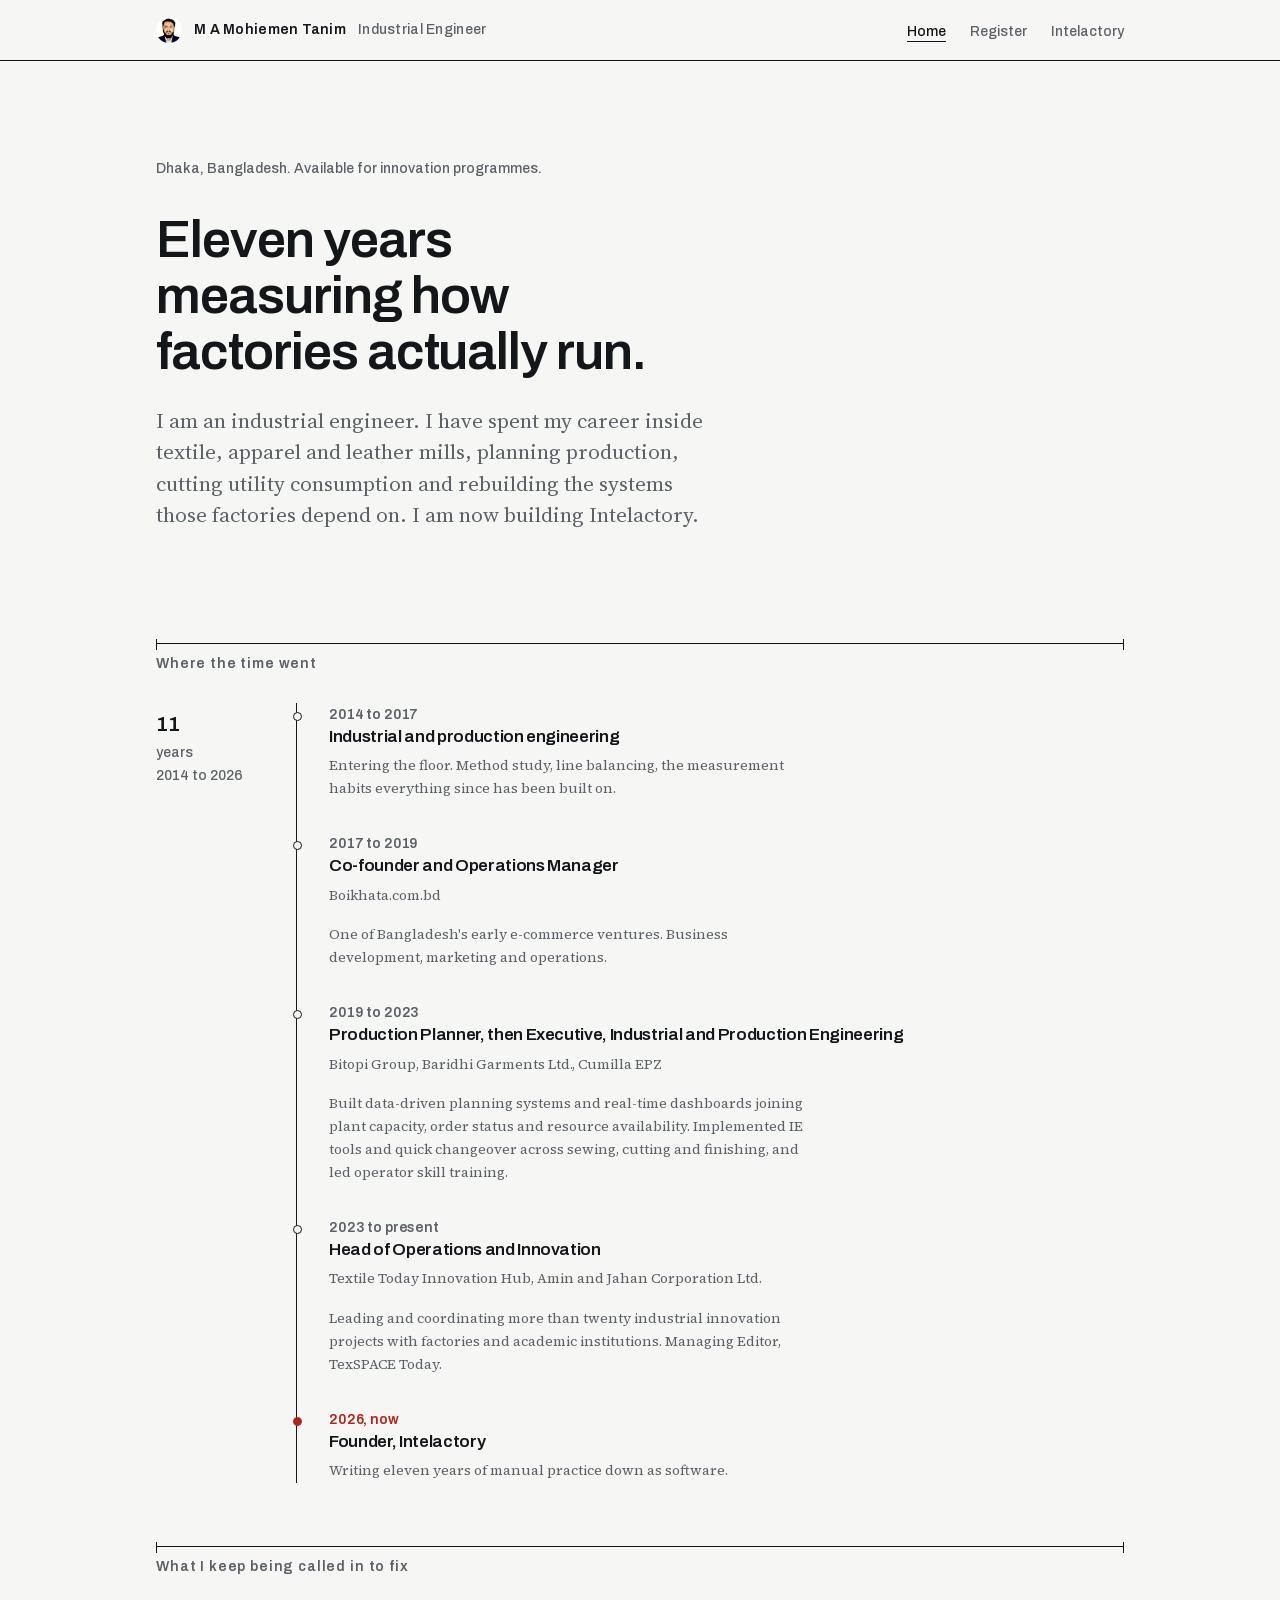
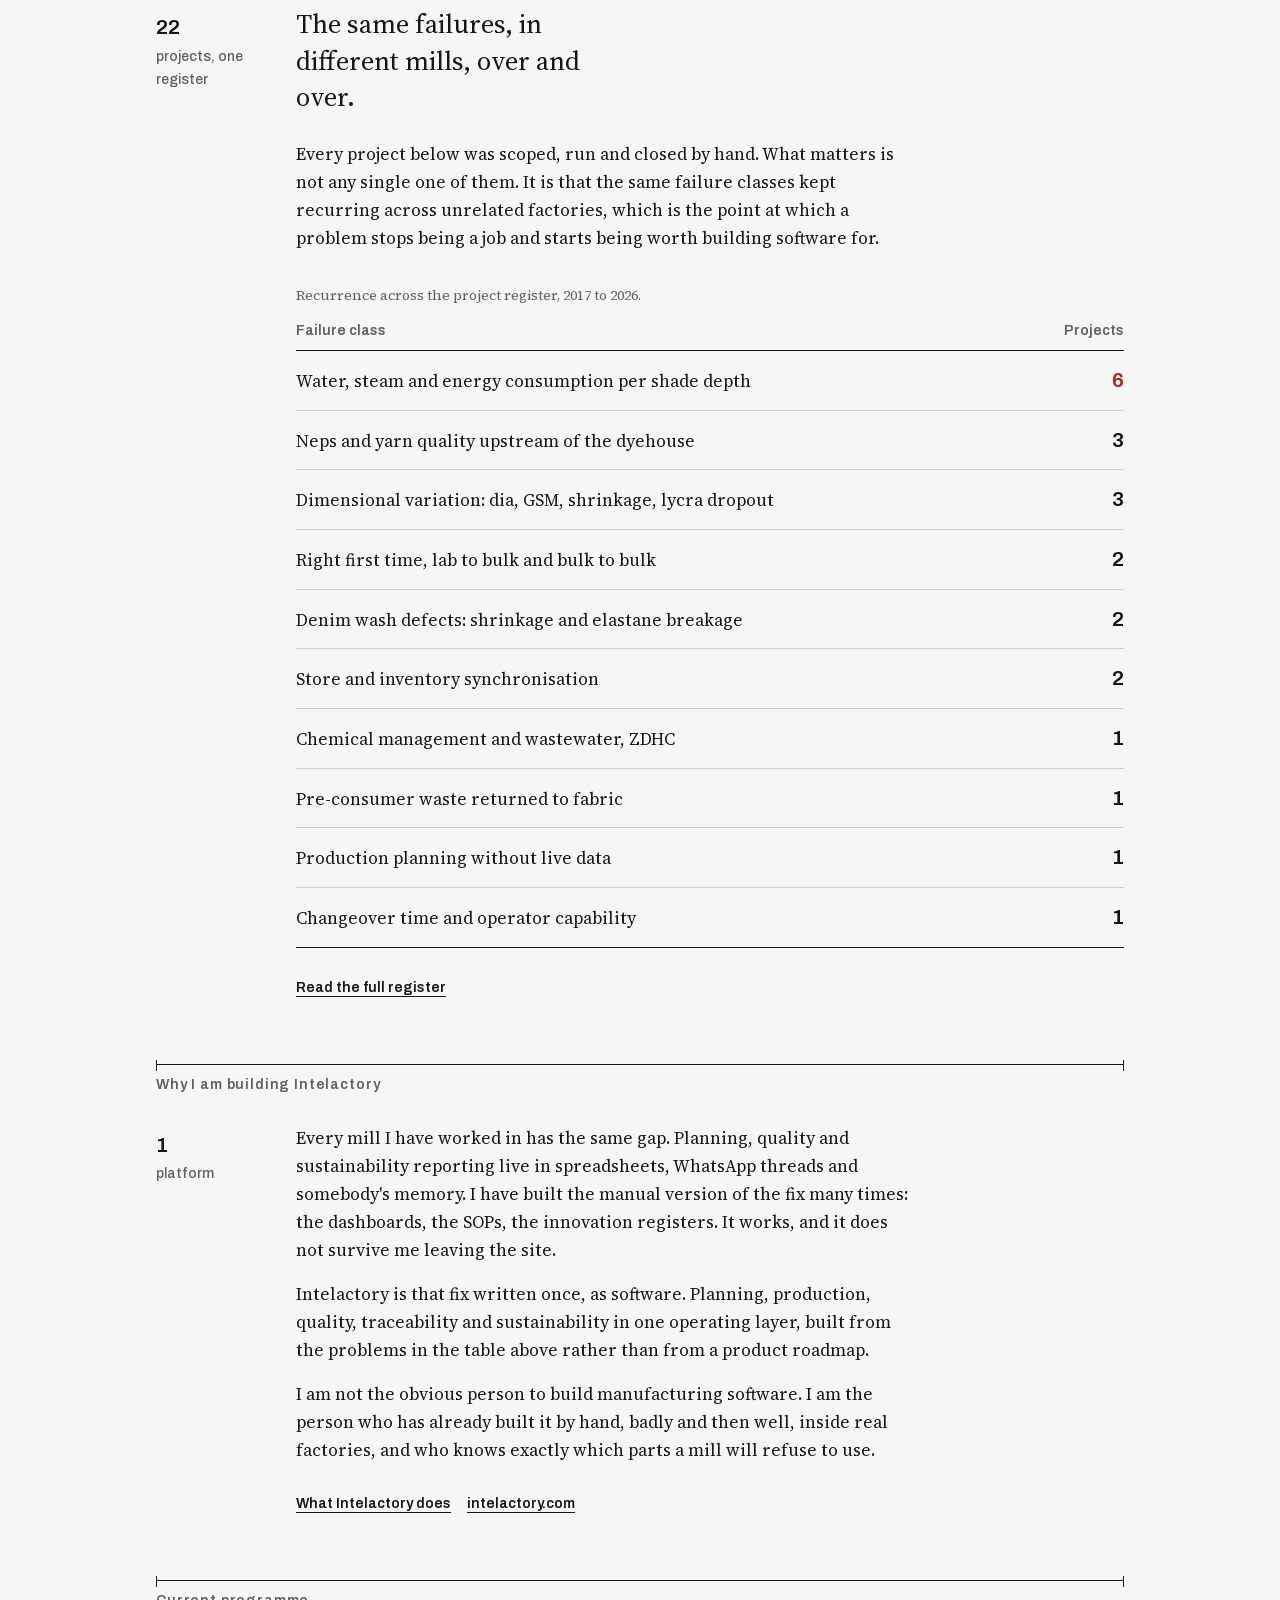
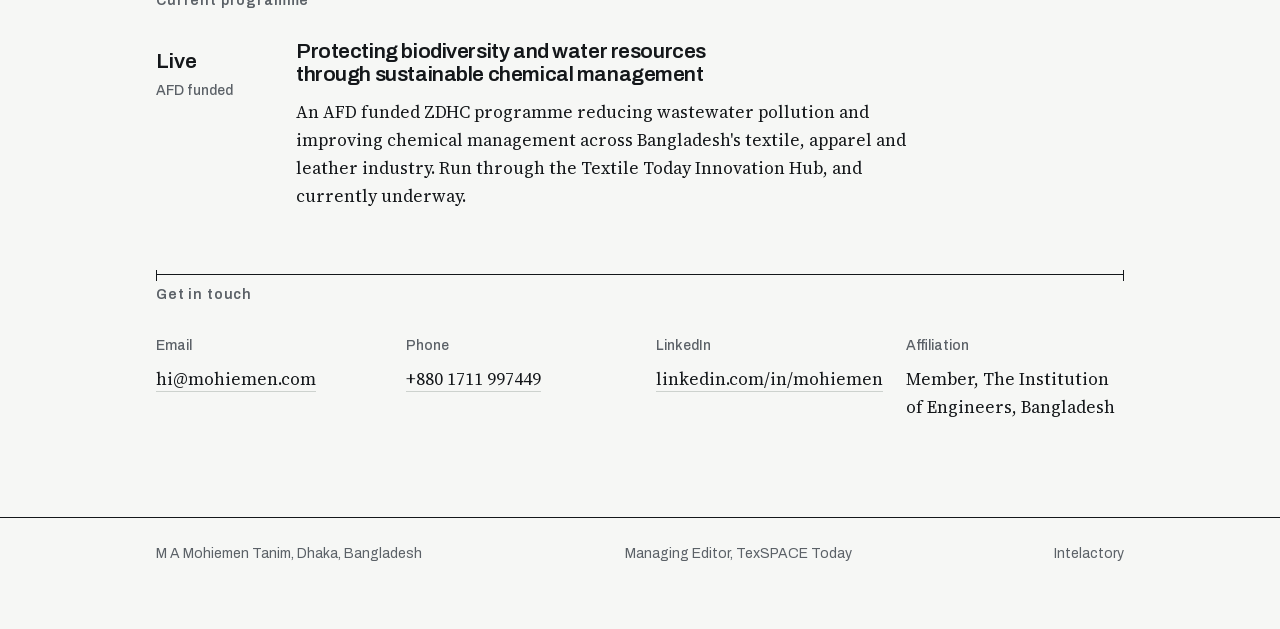
==== commit a870c09d: "Layout fixes found by actually looking at the rendered page The measurement rail was annotating a fi" ====
--- a/index.html
+++ b/index.html
@@ -41,7 +41,7 @@
   <div class="wrap">
     <div class="dim"><h2>Where the time went</h2></div>
     <div class="railed">
-      <div class="rail"><b>2014</b>to 2026</div>
+      <div class="rail"><b>11</b>years<br>2014 to 2026</div>
       <div class="span-figure">
         <div class="span-line">
 
--- a/css/style.css
+++ b/css/style.css
@@ -49,7 +49,7 @@
 
   --max: 1080px;
   --gutter: clamp(20px, 5vw, 56px);
-  --rail: 132px;          /* the measurement rail */
+  --rail: 108px;          /* the measurement rail */
 }
 
 *{ box-sizing: border-box; }
@@ -104,7 +104,7 @@
 .railed{
   display: grid;
   grid-template-columns: var(--rail) minmax(0, 1fr);
-  gap: 0 var(--s-7);
+  gap: 0 var(--s-6);
   align-items: start;
 }
 .rail{
@@ -190,6 +190,9 @@
     display:flex; flex-direction:column; gap:5px; width:26px; height:18px;
     justify-content:center;
   }
+  /* The role label wrapped to a second line next to the name and pushed the
+     masthead past its 60px. The name alone carries the identity at this size. */
+  .mark i{ display:none; }
   .nav-toggle span{ display:block; height:1.5px; background: var(--ink); }
 }
 
@@ -197,7 +200,7 @@
 .open{ padding: var(--s-9) 0 var(--s-7); }
 .open h1{
   font-size: clamp(var(--t-2xl), 5.4vw, var(--t-3xl));
-  max-width: 15ch;
+  max-width: 19ch;
   margin-bottom: var(--s-5);
 }
 .open .lede{
@@ -214,7 +217,7 @@
 }
 
 /* ---------- career dimension line (the hero drawing) ---------- */
-.span-figure{ margin: var(--s-8) 0 0; }
+.span-figure{ margin: 0; }
 .span-line{
   position: relative;
   padding-left: var(--s-6);
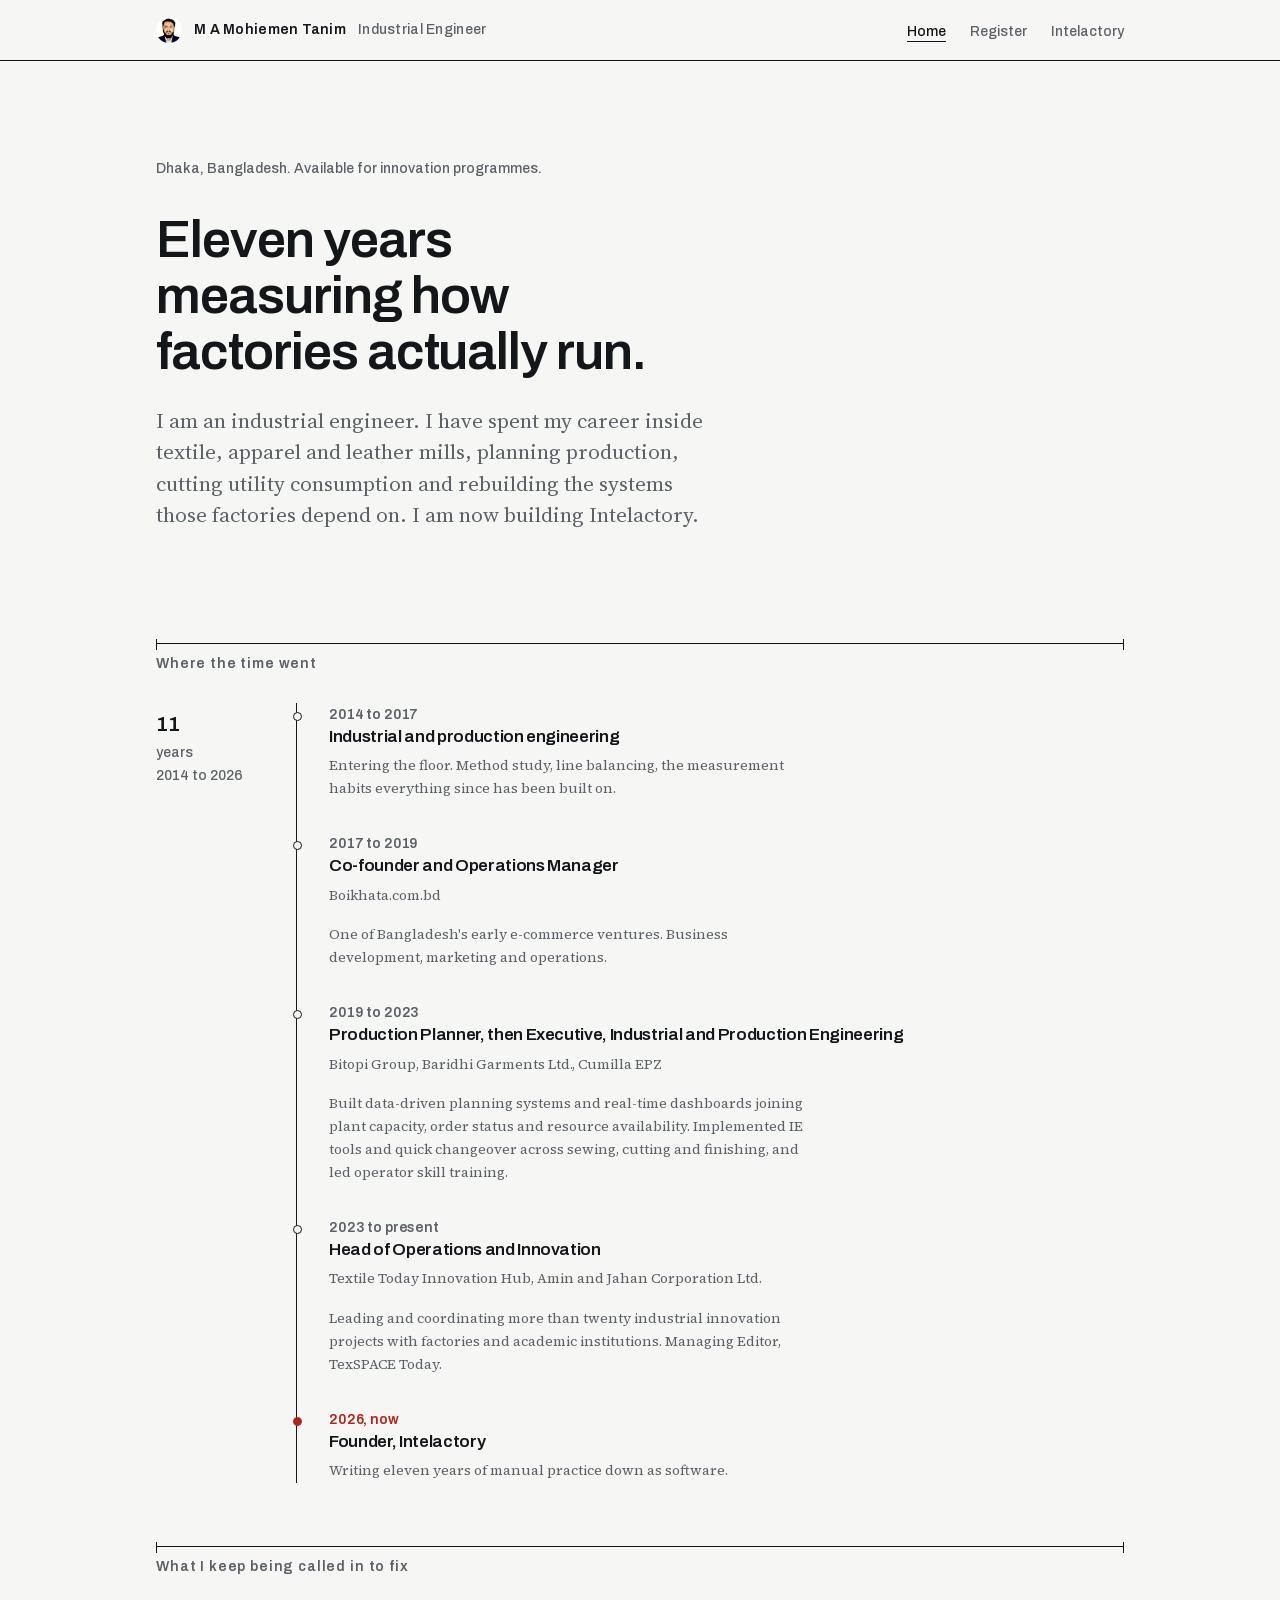
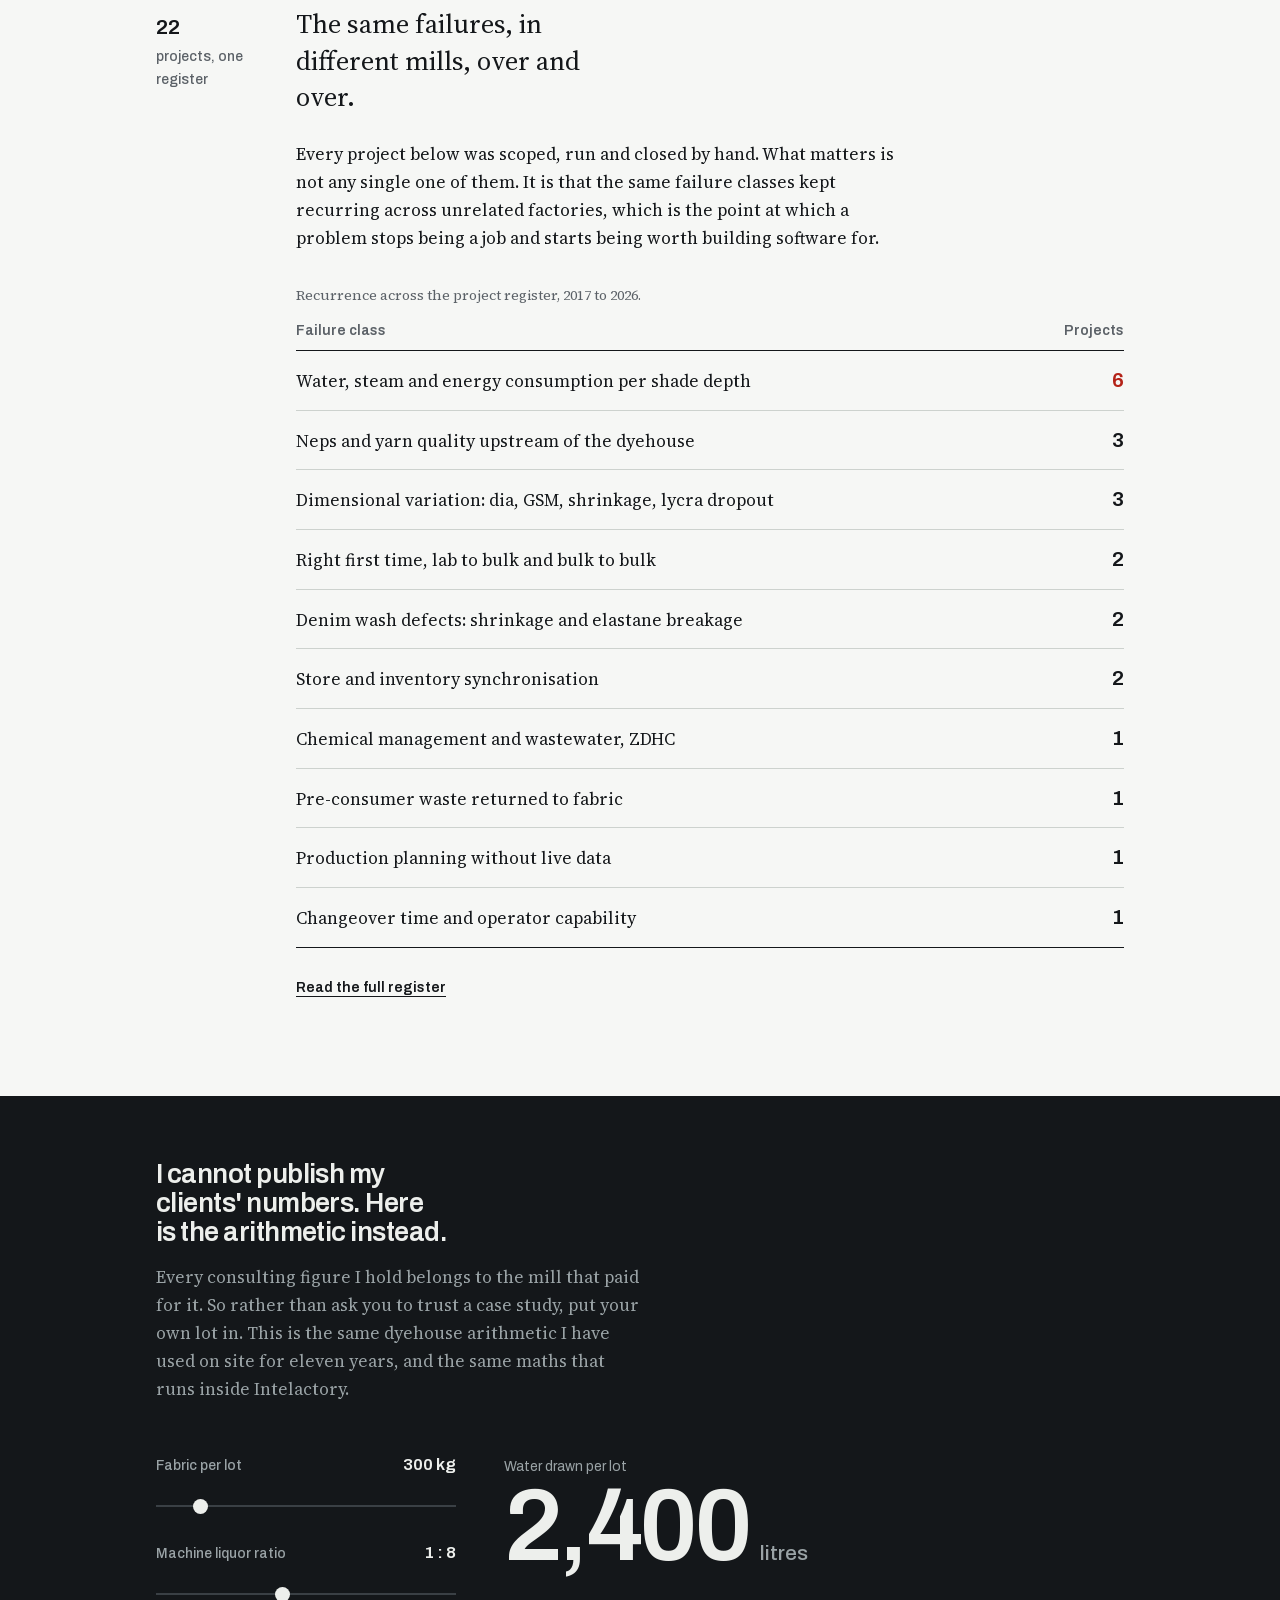
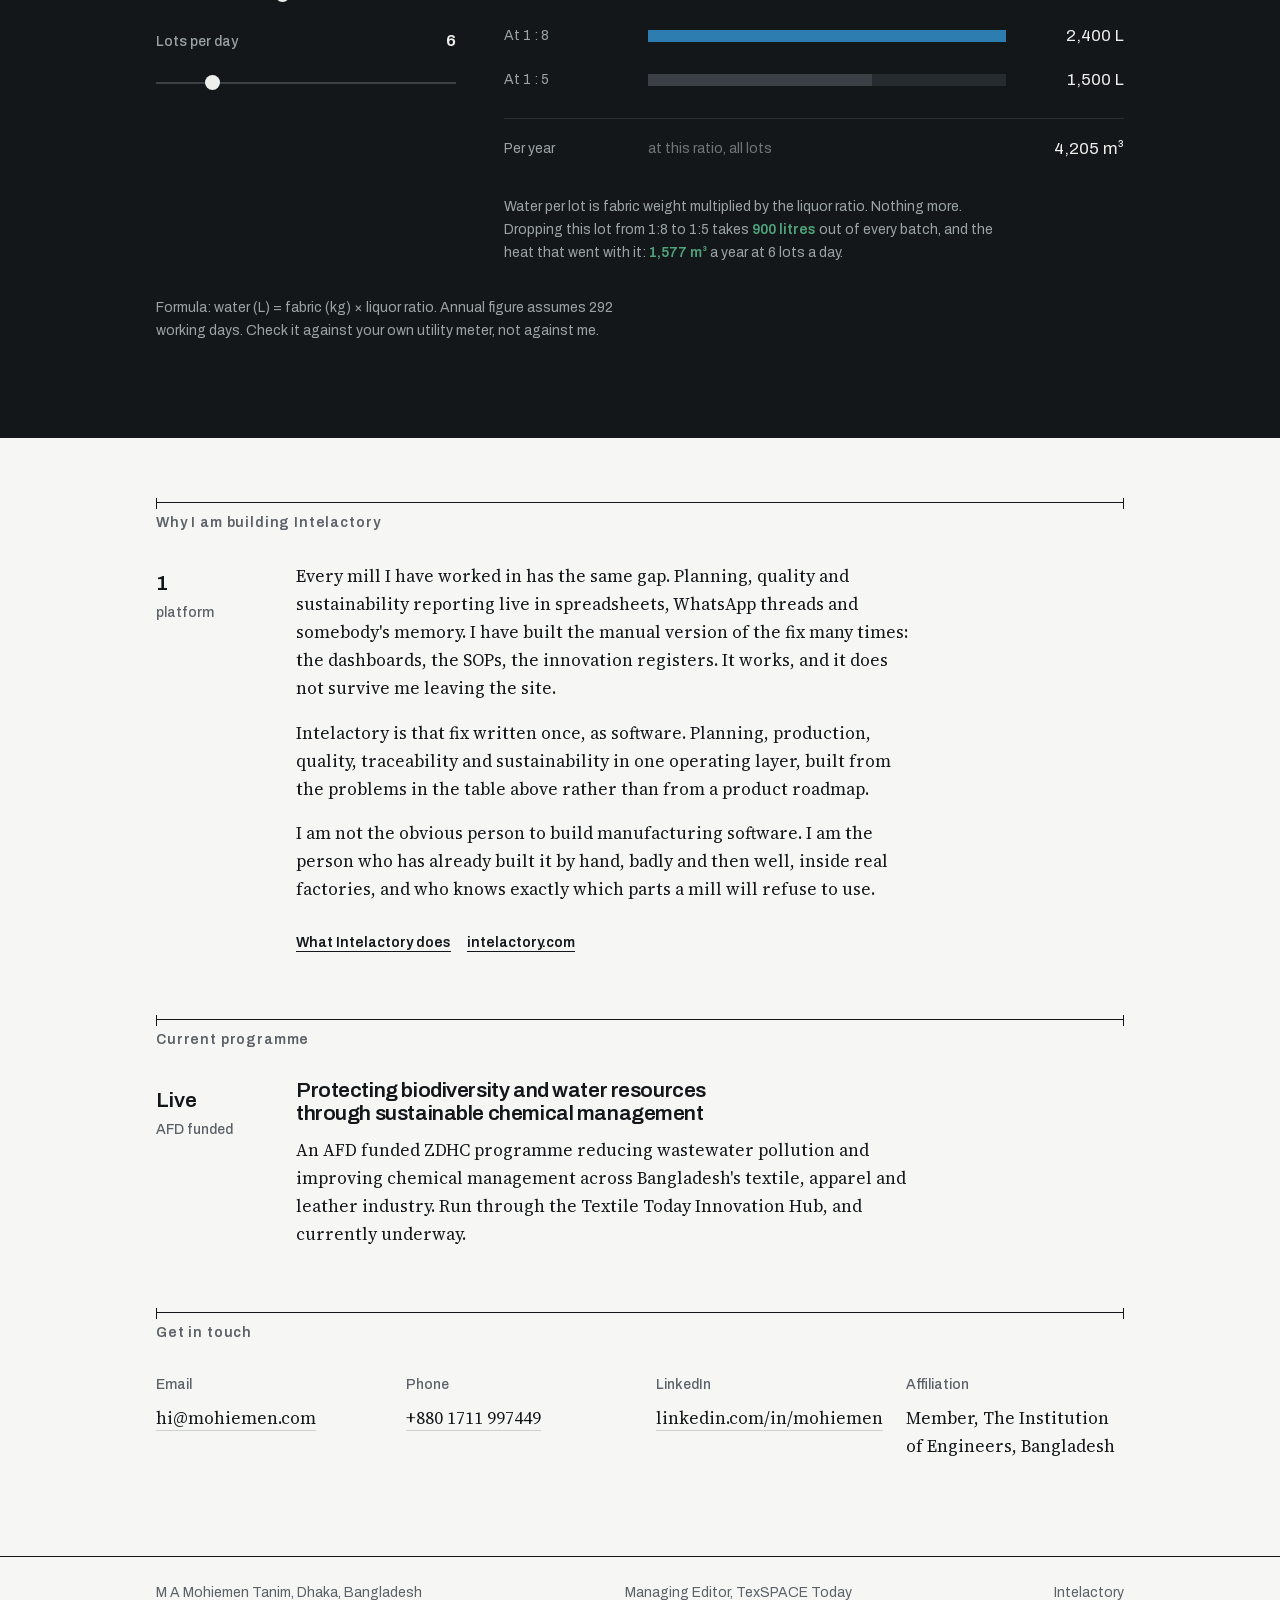
==== commit a9de1a83: "Add the working band: one dense, interactive, dark section per page The v3 page was one texture for " ====
--- a/index.html
+++ b/index.html
@@ -115,6 +115,61 @@
     </div>
   </div>
 
+
+</main>
+
+<section class="band">
+  <div class="wrap">
+    <h2>I cannot publish my clients' numbers. Here is the arithmetic instead.</h2>
+    <p class="sub">Every consulting figure I hold belongs to the mill that paid for it. So rather than ask you to trust a case study, put your own lot in. This is the same dyehouse arithmetic I have used on site for eleven years, and the same maths that runs inside Intelactory.</p>
+
+    <div class="calc">
+      <div>
+        <div class="ctrl">
+          <label for="kg">Fabric per lot <b><span id="kg-v">300</span> kg</b></label>
+          <input type="range" id="kg" min="50" max="2000" step="50" value="300">
+        </div>
+        <div class="ctrl">
+          <label for="lr">Machine liquor ratio <b>1 : <span id="lr-v">8</span></b></label>
+          <input type="range" id="lr" min="3" max="15" step="0.5" value="8">
+        </div>
+        <div class="ctrl">
+          <label for="lots">Lots per day <b><span id="lots-v">6</span></b></label>
+          <input type="range" id="lots" min="1" max="30" step="1" value="6">
+        </div>
+      </div>
+
+      <div class="readout" aria-live="polite">
+        <span class="cap">Water drawn per lot</span>
+        <span class="big"><span id="out-lot">2,400</span><span class="big-unit">litres</span></span>
+
+        <div class="bars">
+          <div class="bar-row">
+            <span class="k">At 1 : <span id="lr-a">8</span></span>
+            <span class="bar-track"><span class="bar-fill" id="bar-now" style="width:53%"></span></span>
+            <span class="v"><span id="v-now">2,400</span> L</span>
+          </div>
+          <div class="bar-row">
+            <span class="k">At 1 : 5</span>
+            <span class="bar-track"><span class="bar-fill alt" id="bar-ref" style="width:33%"></span></span>
+            <span class="v"><span id="v-ref">1,500</span> L</span>
+          </div>
+          <div class="bar-row total">
+            <span class="k">Per year</span>
+            <span class="k tot-note">at this ratio, all lots</span>
+            <span class="v"><span id="v-yr">4,205</span> m&sup3;</span>
+          </div>
+        </div>
+
+        <p class="note" id="verdict">Water per lot is fabric weight multiplied by the liquor ratio. Nothing more. Dropping a 300 kg lot from 1:8 to 1:5 takes 900 litres out of every batch, and the heat that went with it.</p>
+      </div>
+    </div>
+
+    <p class="note">Formula: water (L) = fabric (kg) &times; liquor ratio. Annual figure assumes 292 working days. Check it against your own utility meter, not against me.</p>
+  </div>
+</section>
+
+<main>
   <div class="wrap">
     <div class="dim"><h2>Why I am building Intelactory</h2></div>
     <div class="railed">
--- a/css/style.css
+++ b/css/style.css
@@ -364,3 +364,107 @@
   outline: 2px solid var(--measure);
   outline-offset: 3px;
 }
+
+/* ============================================================
+   v4: the working band.
+
+   The v3 page was one texture for 4200px: no focal point, no
+   colour, no change in density. This is the correction. One
+   dark, dense, interactive band per page carries the weight;
+   everything around it stays quiet paper.
+
+   Honesty rule for this section: every number it prints is
+   arithmetic the visitor can check, computed from THEIR inputs.
+   It never states a client outcome, because none are publishable.
+   ============================================================ */
+
+:root{
+  --water:  #2E7DB0;   /* dyehouse blue, data only */
+  --save:   #4FA37A;   /* the delta, never decoration */
+  --band:   #14171A;   /* the band ground, same ink */
+  --on-band:#EDEFEC;
+  --on-band-dim:#9AA3A6;
+}
+
+.band{
+  background: var(--band);
+  color: var(--on-band);
+  padding: var(--s-8) 0 var(--s-9);
+  margin: var(--s-9) 0 0;
+}
+.band h2{ color: var(--on-band); font-size: var(--t-l); max-width: 26ch; }
+.band .sub{ color: var(--on-band-dim); max-width: 54ch; margin-top: var(--s-4); }
+.band .note{
+  color: var(--on-band-dim); font-family: var(--figure);
+  font-size: var(--t-xs); margin-top: var(--s-6); max-width: 62ch;
+}
+
+.calc{
+  display: grid;
+  grid-template-columns: minmax(0, 300px) minmax(0, 1fr);
+  gap: var(--s-7);
+  margin-top: var(--s-7);
+  align-items: start;
+}
+@media (max-width: 860px){ .calc{ grid-template-columns: 1fr; gap: var(--s-6); } }
+
+.ctrl{ margin-bottom: var(--s-5); }
+.ctrl label{
+  display: flex; justify-content: space-between; align-items: baseline;
+  font-family: var(--figure); font-size: var(--t-xs); font-weight: 500;
+  color: var(--on-band-dim); margin-bottom: var(--s-2);
+}
+.ctrl label b{
+  font-variant-numeric: tabular-nums; color: var(--on-band);
+  font-size: var(--t-s); font-weight: 600;
+}
+.ctrl input[type=range]{
+  -webkit-appearance: none; appearance: none;
+  width: 100%; height: 2px; background: #3A4045; outline: none; margin: 0;
+}
+.ctrl input[type=range]::-webkit-slider-thumb{
+  -webkit-appearance: none; appearance: none;
+  width: 15px; height: 15px; border-radius: 50%;
+  background: var(--on-band); cursor: grab; border: 0;
+}
+.ctrl input[type=range]::-moz-range-thumb{
+  width: 15px; height: 15px; border-radius: 50%;
+  background: var(--on-band); cursor: grab; border: 0;
+}
+.ctrl input[type=range]:focus-visible{ outline: 2px solid var(--on-band); outline-offset: 6px; }
+
+/* the one typographic event on the page */
+.readout .big{
+  font-family: var(--figure); font-variant-numeric: tabular-nums;
+  font-size: clamp(56px, 8vw, 104px); line-height: 0.92;
+  letter-spacing: -0.045em; font-weight: 600;
+  display: block;
+}
+.readout .big{ display: flex; align-items: baseline; gap: var(--s-3); }
+.readout .big-unit{
+  font-family: var(--figure); font-size: var(--t-m); color: var(--on-band-dim);
+  letter-spacing: 0; font-weight: 500;
+}
+.readout .cap{
+  font-family: var(--figure); font-size: var(--t-xs); color: var(--on-band-dim);
+  margin-bottom: var(--s-3);
+}
+
+.bars{ margin-top: var(--s-7); display: flex; flex-direction: column; gap: var(--s-4); }
+.bar-row{ display: grid; grid-template-columns: 7.5em minmax(0,1fr) 6em; gap: var(--s-4); align-items: center; }
+.bar-row .k{ font-family: var(--figure); font-size: var(--t-xs); color: var(--on-band-dim); }
+.bar-track{ height: 12px; background: #262B2F; position: relative; }
+.bar-fill{ position: absolute; inset: 0 auto 0 0; background: var(--water); transition: width .18s ease; }
+.bar-fill.alt{ background: #3A4045; }
+/* Per-year is a different unit on a different scale, so it gets no bar.
+   A bar beside the litre bars would read as comparable and is not. */
+.bar-row.total{ border-top: 1px solid #2A3034; padding-top: var(--s-4); margin-top: var(--s-2); }
+.bar-row.total .tot-note{ color: #6E7679; }
+.bar-row .v{
+  font-family: var(--figure); font-variant-numeric: tabular-nums;
+  font-size: var(--t-s); text-align: right;
+}
+.delta{ color: var(--save); font-weight: 600; }
+@media (max-width: 560px){
+  .bar-row{ grid-template-columns: 6em minmax(0,1fr) 5em; gap: var(--s-3); }
+}
